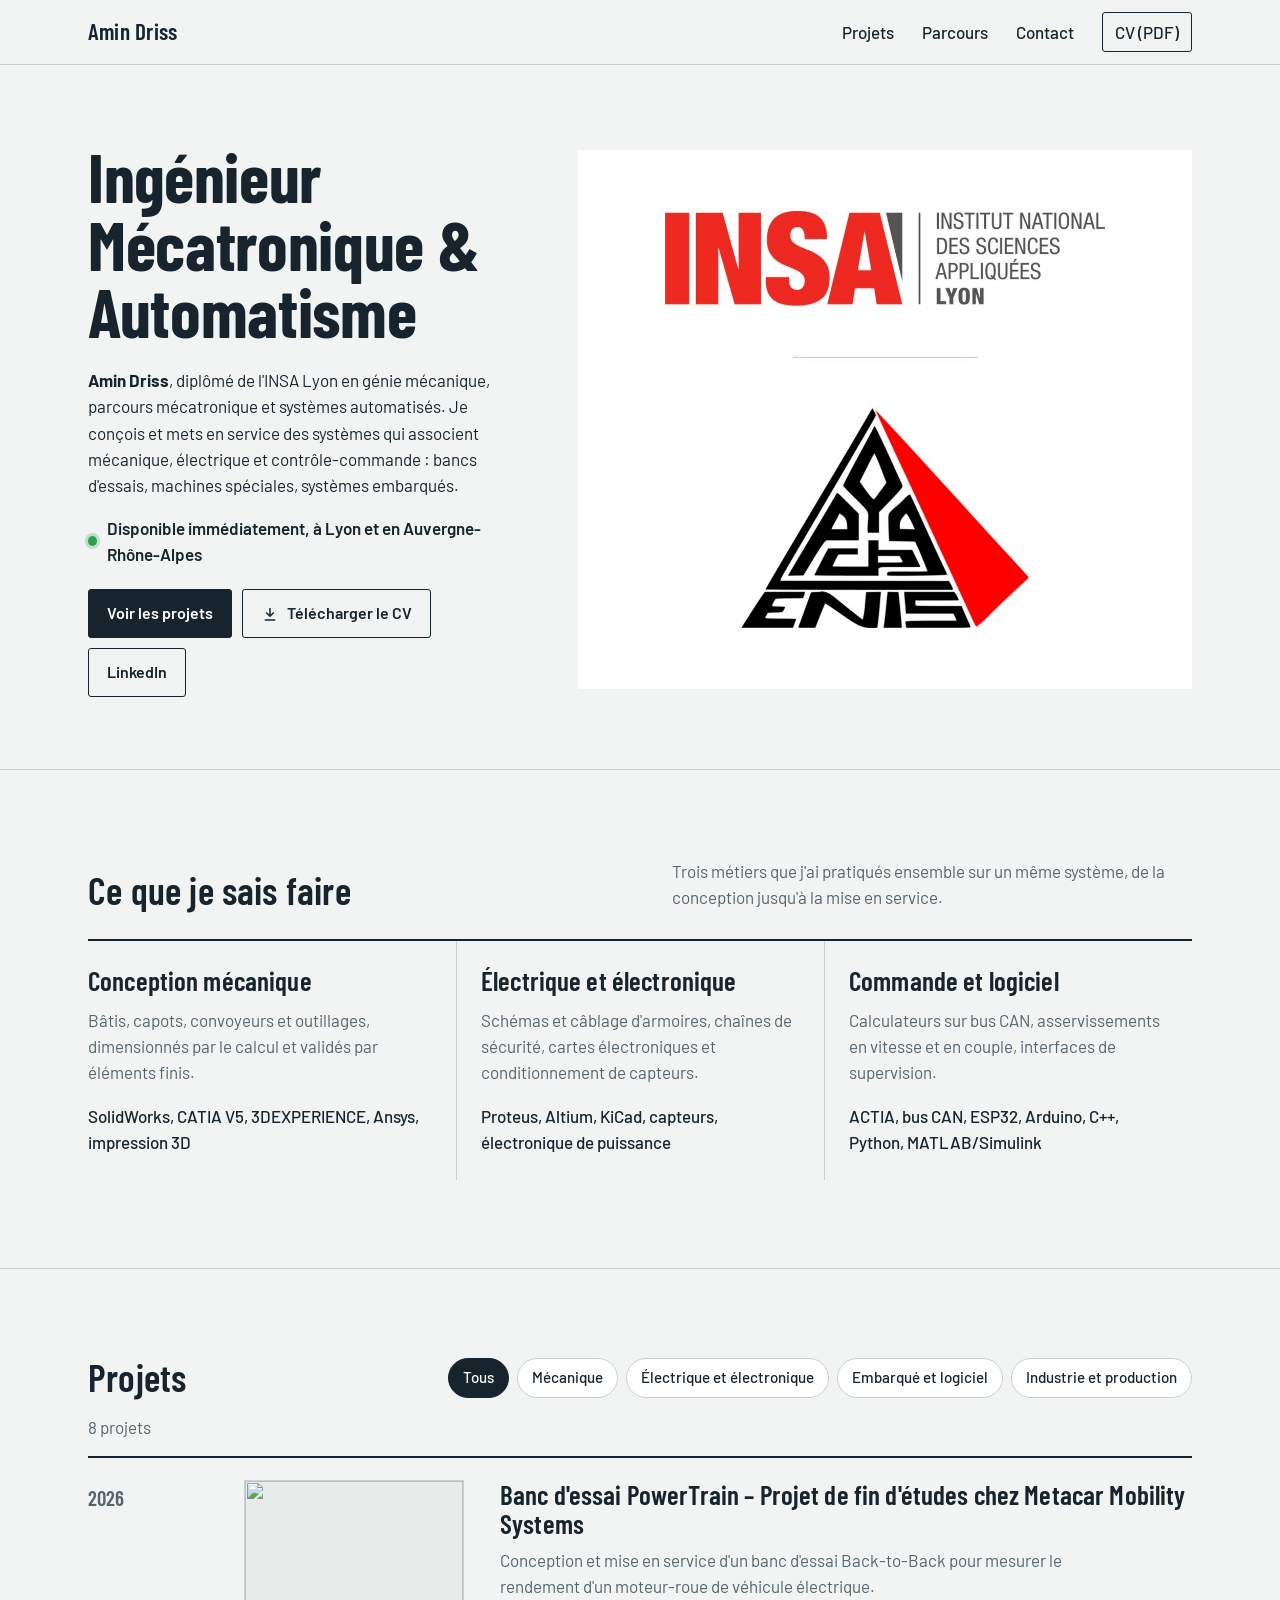
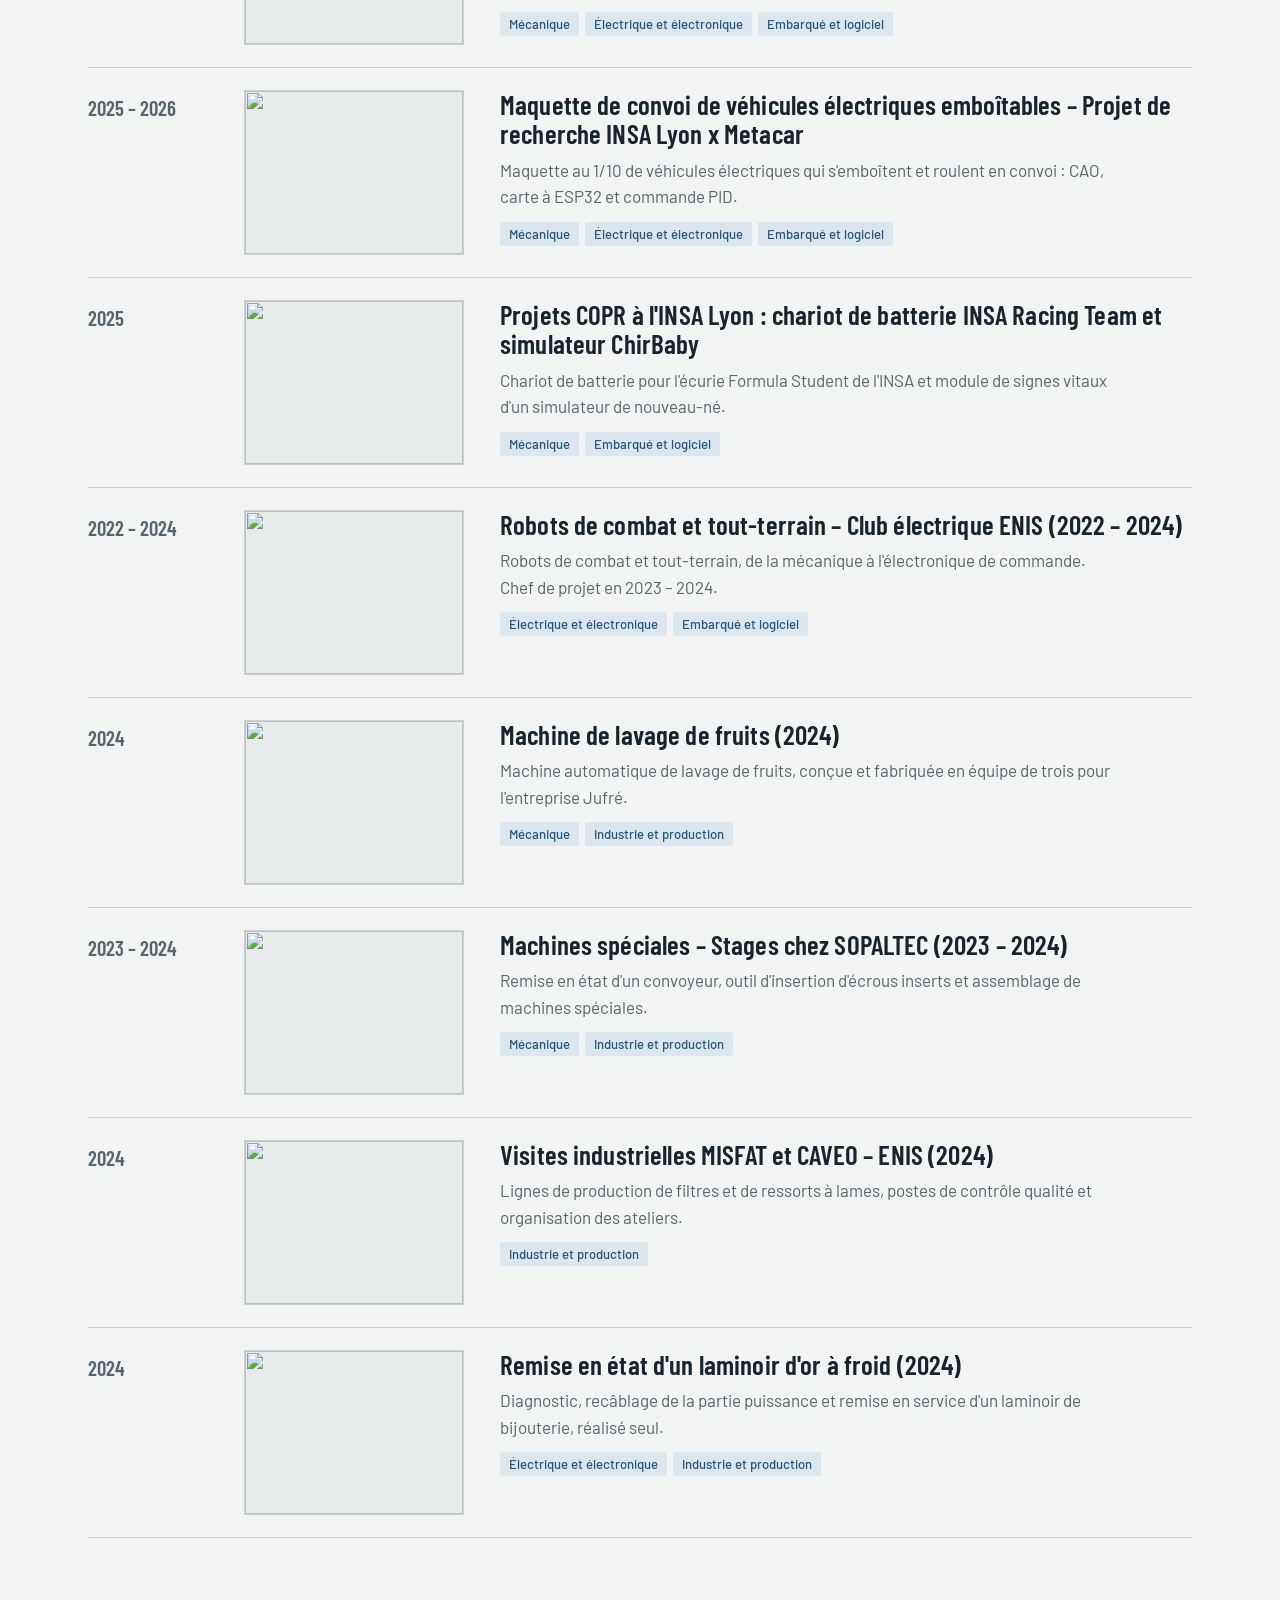
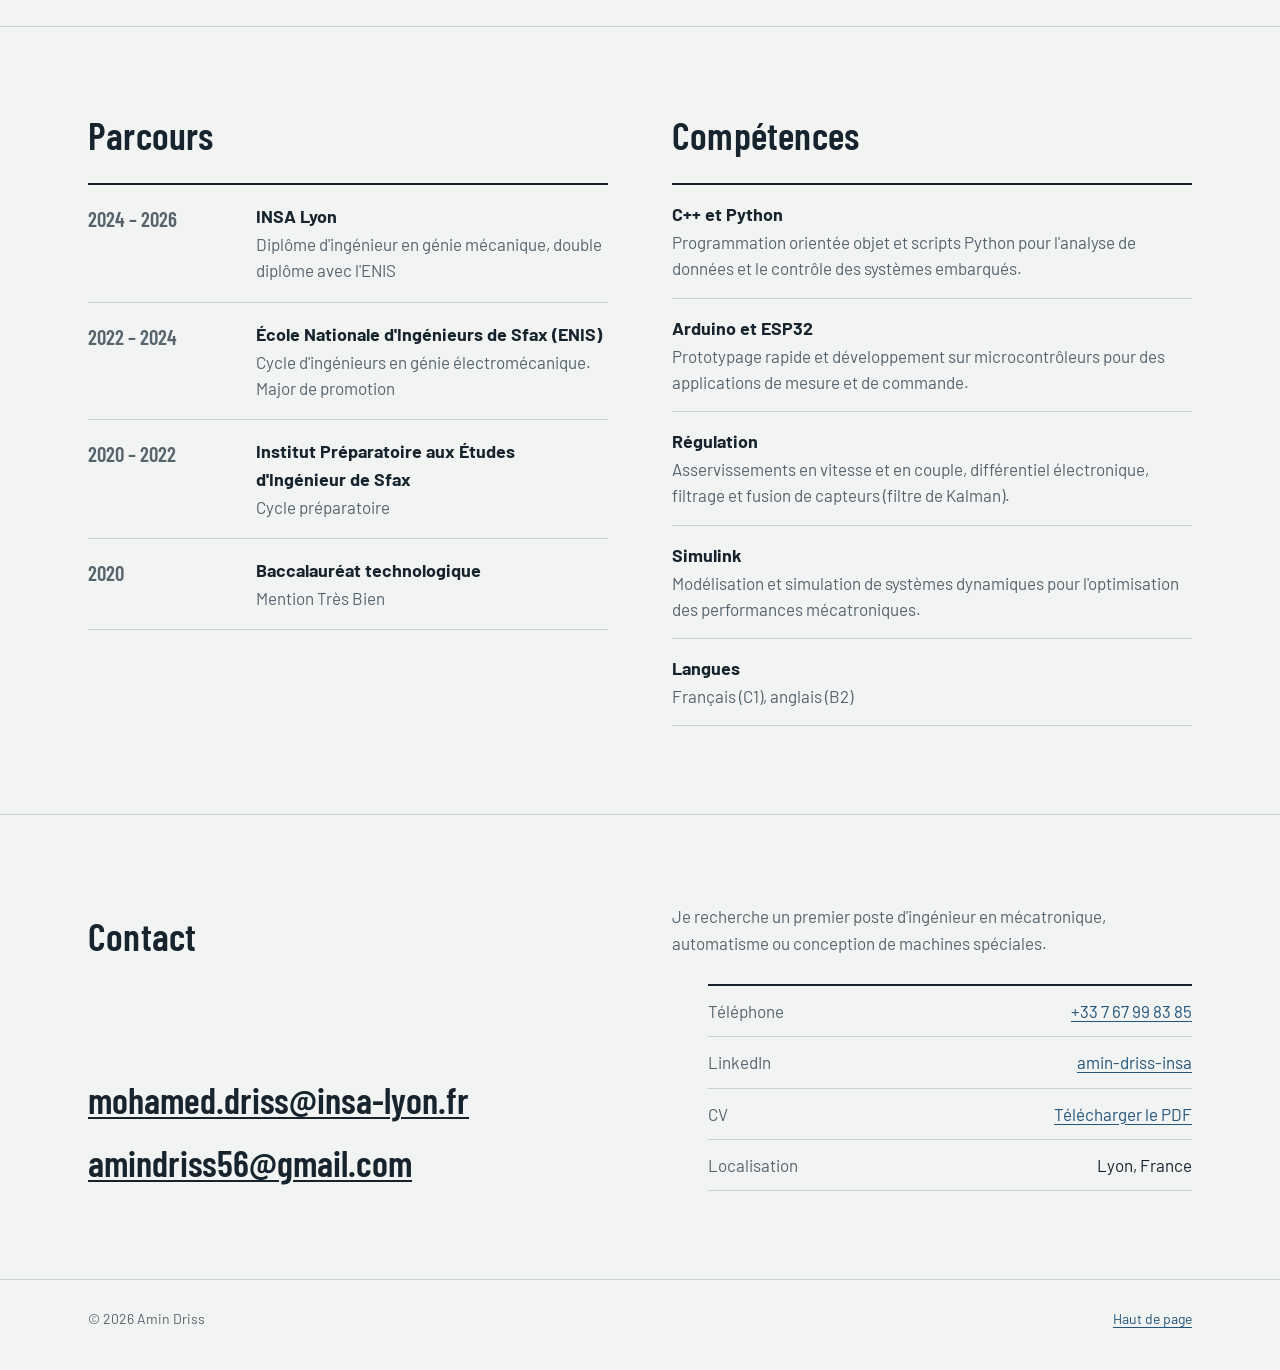
==== index.html @ 9b6b9f30 "Add files via upload" ====
<!doctype html>
<html lang="fr">
<head>
<meta charset="utf-8">
<meta name="viewport" content="width=device-width, initial-scale=1">
<title>Amin Driss | Ingénieur mécatronique et automatisme</title>
<meta name="description" content="Portfolio d'Amin Driss, ingénieur diplômé de l'INSA Lyon : bancs d'essais, machines spéciales et systèmes embarqués. Disponible immédiatement à Lyon.">
<meta property="og:title" content="Amin Driss | Ingénieur mécatronique et automatisme">
<meta property="og:description" content="Bancs d'essais, machines spéciales, systèmes embarqués. Diplômé de l'INSA Lyon, disponible immédiatement.">
<meta property="og:image" content="assets/banc-powertrain.jpg">
<link rel="icon" href="assets/favicon.svg" type="image/svg+xml">
<link rel="preconnect" href="https://fonts.googleapis.com">
<link rel="preconnect" href="https://fonts.gstatic.com" crossorigin>
<link rel="stylesheet" href="https://fonts.googleapis.com/css2?family=Barlow:wght@400;500;600;700&family=Barlow+Condensed:wght@500;600;700&display=swap">
<link rel="stylesheet" href="assets/style.css?v=5">
</head>
<body>
<a class="skip" href="#main">Aller au contenu</a>

<header class="site-head">
  <div class="wrap">
    <a class="brand" href="index.html">Amin Driss</a>
    <nav class="nav" aria-label="Navigation principale">
      <a href="#projets" class="keep">Projets</a>
      <a href="#parcours">Parcours</a>
      <a href="#contact">Contact</a>
      <a class="nav-cv" href="CV_Amin_Driss.pdf" download>CV (PDF)</a>
    </nav>
  </div>
</header>

<main id="main">
  <section class="hero">
    <div class="wrap">
      <div>
        <h1>Ingénieur Mécatronique &amp; Automatisme</h1>
        <p class="lede"><strong>Amin Driss</strong>, diplômé de l'INSA Lyon en génie mécanique, parcours mécatronique et systèmes automatisés. Je conçois et mets en service des systèmes qui associent mécanique, électrique et contrôle-commande : bancs d'essais, machines spéciales, systèmes embarqués.</p>
        <p class="status">Disponible immédiatement, à Lyon et en Auvergne-Rhône-Alpes</p>
        <div class="actions">
          <a class="btn btn-solid" href="#projets">Voir les projets</a>
          <a class="btn" href="CV_Amin_Driss.pdf" download>
            <svg viewBox="0 0 24 24" fill="none" stroke="currentColor" stroke-width="2" aria-hidden="true"><path d="M12 4v11M7 10l5 5 5-5M5 20h14"/></svg>
            Télécharger le CV
          </a>
          <a class="btn" href="https://www.linkedin.com/in/amin-driss-insa" rel="noopener">LinkedIn</a>
        </div>
      </div>

      <figure class="schools">
        <img src="assets/logos-insa-enis.jpg" alt="Logos de l'INSA Lyon et de l'École Nationale d'Ingénieurs de Sfax (ENIS)" width="1200" height="1500">
      </figure>
    </div>
  </section>

  <section class="section" aria-labelledby="domaines-titre">
    <div class="wrap">
      <div class="section-head">
        <h2 id="domaines-titre">Ce que je sais faire</h2>
        <p>Trois métiers que j'ai pratiqués ensemble sur un même système, de la conception jusqu'à la mise en service.</p>
      </div>
      <div class="domains">
        <div class="domain">
          <h3>Conception mécanique</h3>
          <p>Bâtis, capots, convoyeurs et outillages, dimensionnés par le calcul et validés par éléments finis.</p>
          <p class="tools">SolidWorks, CATIA V5, 3DEXPERIENCE, Ansys, impression 3D</p>
        </div>
        <div class="domain">
          <h3>Électrique et électronique</h3>
          <p>Schémas et câblage d'armoires, chaînes de sécurité, cartes électroniques et conditionnement de capteurs.</p>
          <p class="tools">Proteus, Altium, KiCad, capteurs, électronique de puissance</p>
        </div>
        <div class="domain">
          <h3>Commande et logiciel</h3>
          <p>Calculateurs sur bus CAN, asservissements en vitesse et en couple, interfaces de supervision.</p>
          <p class="tools">ACTIA, bus CAN, ESP32, Arduino, C++, Python, MATLAB/Simulink</p>
        </div>
      </div>
    </div>
  </section>

  <section class="section" id="projets" aria-labelledby="projets-titre">
    <div class="wrap">
      <div class="section-head">
        <h2 id="projets-titre">Projets</h2>
        <div class="filters" role="group" aria-label="Filtrer les projets par domaine">
          <button type="button" data-filter="all" aria-pressed="true">Tous</button>
          <button type="button" data-filter="meca" aria-pressed="false">Mécanique</button>
          <button type="button" data-filter="elec" aria-pressed="false">Électrique et électronique</button>
          <button type="button" data-filter="embarque" aria-pressed="false">Embarqué et logiciel</button>
          <button type="button" data-filter="industrie" aria-pressed="false">Industrie et production</button>
        </div>
      </div>
      <p id="filter-count" class="visually-quiet" aria-live="polite" style="color:var(--steel);margin:-12px 0 16px">8 projets</p>
      <ul class="projects" id="project-list">
        <li class="loading">Chargement des projets…</li>
      </ul>
    </div>
  </section>

  <section class="section" id="parcours" aria-labelledby="parcours-titre">
    <div class="wrap two-col">
      <div>
        <div class="section-head"><h2 id="parcours-titre">Parcours</h2></div>
        <ol class="timeline">
          <li><span class="when">2024 – 2026</span><div><strong>INSA Lyon</strong><span>Diplôme d'ingénieur en génie mécanique, double diplôme avec l'ENIS</span></div></li>
          <li><span class="when">2022 – 2024</span><div><strong>École Nationale d'Ingénieurs de Sfax (ENIS)</strong><span>Cycle d'ingénieurs en génie électromécanique. Major de promotion</span></div></li>
          <li><span class="when">2020 – 2022</span><div><strong>Institut Préparatoire aux Études d'Ingénieur de Sfax</strong><span>Cycle préparatoire</span></div></li>
          <li><span class="when">2020</span><div><strong>Baccalauréat technologique</strong><span>Mention Très Bien</span></div></li>
        </ol>
      </div>
      <div>
        <div class="section-head"><h2>Compétences</h2></div>
        <ul class="skills">
          <li><strong>C++ et Python</strong><span>Programmation orientée objet et scripts Python pour l'analyse de données et le contrôle des systèmes embarqués.</span></li>
          <li><strong>Arduino et ESP32</strong><span>Prototypage rapide et développement sur microcontrôleurs pour des applications de mesure et de commande.</span></li>
          <li><strong>Régulation</strong><span>Asservissements en vitesse et en couple, différentiel électronique, filtrage et fusion de capteurs (filtre de Kalman).</span></li>
          <li><strong>Simulink</strong><span>Modélisation et simulation de systèmes dynamiques pour l'optimisation des performances mécatroniques.</span></li>
          <li><strong>Langues</strong><span>Français (C1), anglais (B2)</span></li>
        </ul>
      </div>
    </div>
  </section>

  <section class="section" id="contact" aria-labelledby="contact-titre">
    <div class="wrap">
      <div class="section-head">
        <h2 id="contact-titre">Contact</h2>
        <p>Je recherche un premier poste d'ingénieur en mécatronique, automatisme ou conception de machines spéciales.</p>
      </div>
      <div class="contact-block">
        <div class="mails">
          <a class="mail" href="mailto:mohamed.driss@insa-lyon.fr">mohamed.driss@insa-lyon.fr</a>
          <a class="mail" href="mailto:amindriss56@gmail.com">amindriss56@gmail.com</a>
        </div>
        <ul class="contact-list">
          <li><span>Téléphone</span><a href="tel:+33767998385">+33 7 67 99 83 85</a></li>
          <li><span>LinkedIn</span><a href="https://www.linkedin.com/in/amin-driss-insa" rel="noopener">amin-driss-insa</a></li>
          <li><span>CV</span><a href="CV_Amin_Driss.pdf" download>Télécharger le PDF</a></li>
          <li><span>Localisation</span><span>Lyon, France</span></li>
        </ul>
      </div>
    </div>
  </section>
</main>

<footer class="site-foot">
  <div class="wrap"><span>© 2026 Amin Driss</span><a href="#main">Haut de page</a></div>
</footer>

<script src="assets/site.js?v=3"></script>
</body>
</html>
---- assets/style.css ----
/* Portfolio Amin Driss — feuille de style
   Idée directrice : le vocabulaire du dessin technique (cartouche, repères,
   lignes d'attache) appliqué avec retenue sur un fond « papier calque ». */

:root {
  --paper: #f2f4f3;
  --paper-2: #e7ebea;
  --white: #ffffff;
  --ink: #17242e;
  --steel: #56646d;
  --line: #c9d1d4;
  --blue: #24557a;
  --blue-soft: #dce6ee;
  --signal: #e8b10a;

  --display: "Barlow Condensed", "Arial Narrow", sans-serif;
  --text: "Barlow", system-ui, sans-serif;

  --step--1: 0.875rem;
  --step-0: 1.0625rem;
  --step-1: 1.3rem;
  --step-2: 1.7rem;
  --step-3: 2.4rem;
  --step-4: clamp(3rem, 7.5vw, 6.2rem);

  --gutter: clamp(16px, 4vw, 48px);
  --max: 1200px;
  color-scheme: light;
}

*, *::before, *::after { box-sizing: border-box; }
html { scroll-behavior: smooth; }
@media (prefers-reduced-motion: reduce) { html { scroll-behavior: auto; } }

body {
  margin: 0;
  background: var(--paper);
  color: var(--ink);
  font-family: var(--text);
  font-size: var(--step-0);
  line-height: 1.55;
  -webkit-font-smoothing: antialiased;
}

img, video { max-width: 100%; display: block; }
a { color: var(--blue); text-underline-offset: 3px; }
a:hover { color: var(--ink); }
:focus-visible { outline: 3px solid var(--signal); outline-offset: 3px; }

h1, h2, h3 { font-family: var(--display); font-weight: 600; line-height: 1.05; margin: 0; letter-spacing: 0.005em; }
h2 { font-size: var(--step-3); }
h3 { font-size: var(--step-1); font-family: var(--text); font-weight: 600; line-height: 1.25; }
p { margin: 0 0 1em; }

.wrap { max-width: var(--max); margin: 0 auto; padding: 0 var(--gutter); }

.skip { position: absolute; left: -999px; top: 8px; background: var(--ink); color: var(--white); padding: 8px 12px; z-index: 10; }
.skip:focus { left: 8px; }

/* ---------- En-tête ---------- */
.site-head { border-bottom: 1px solid var(--line); background: var(--paper); position: sticky; top: 0; z-index: 5; }
.site-head .wrap { display: flex; align-items: center; justify-content: space-between; gap: 16px; min-height: 64px; }
.brand { font-family: var(--display); font-size: 1.45rem; font-weight: 600; color: var(--ink); text-decoration: none; letter-spacing: 0.01em; }
.nav { display: flex; gap: clamp(12px, 2.4vw, 28px); align-items: center; flex-wrap: wrap; justify-content: flex-end; }
.nav a { color: var(--ink); text-decoration: none; font-weight: 500; }
.nav a:hover { color: var(--blue); text-decoration: underline; }
.nav .nav-cv { border: 1.5px solid var(--ink); padding: 6px 12px; border-radius: 3px; }
.nav .nav-cv:hover { background: var(--ink); color: var(--white); text-decoration: none; }
@media (max-width: 560px) {
  .nav a:not(.nav-cv):not(.keep) { display: none; }
}

/* ---------- Boutons ---------- */
.btn { display: inline-flex; align-items: center; gap: 8px; padding: 11px 18px; border-radius: 3px; font-weight: 600; text-decoration: none; border: 1.5px solid var(--ink); color: var(--ink); background: transparent; font-size: 1rem; cursor: pointer; font-family: var(--text); }
.btn:hover { background: var(--ink); color: var(--white); }
.btn-solid { background: var(--ink); color: var(--white); }
.btn-solid:hover { background: var(--blue); border-color: var(--blue); color: var(--white); }
.btn svg { width: 18px; height: 18px; flex: none; }

/* ---------- Accueil : hero ---------- */
.hero { padding: clamp(36px, 6vw, 80px) 0 clamp(40px, 6vw, 72px); }
.hero .wrap { display: grid; grid-template-columns: minmax(0, 5fr) minmax(0, 7fr); gap: clamp(28px, 4vw, 64px); align-items: center; }
.hero h1 { font-size: var(--step-4); font-weight: 700; line-height: 0.92; letter-spacing: -0.005em; }
.hero .role { font-family: var(--display); font-size: var(--step-2); font-weight: 500; color: var(--blue); margin: 14px 0 18px; line-height: 1.15; }
.hero .lede { max-width: 46ch; color: var(--ink); }
.status { display: inline-flex; align-items: center; gap: 10px; font-weight: 600; margin-bottom: 22px; }
.status::before { content: ""; width: 10px; height: 10px; border-radius: 50%; background: var(--signal); box-shadow: 0 0 0 3px rgba(232, 177, 10, 0.25); }
.actions { display: flex; flex-wrap: wrap; gap: 10px; }

/* Photo annotée façon dessin technique */
.annot { position: relative; margin: 0; }
.annot img { width: 100%; height: auto; border: 1px solid var(--line); }
.annot figcaption { font-size: var(--step--1); color: var(--steel); margin-top: 10px; }
.callout { position: absolute; left: var(--x); top: var(--y); width: 0; height: 0; }
.callout::before { content: ""; position: absolute; left: -6px; top: -6px; width: 12px; height: 12px; border-radius: 50%; background: var(--signal); border: 2px solid var(--ink); }
.callout span { position: absolute; white-space: nowrap; font-size: 0.86rem; font-weight: 600; background: var(--white); color: var(--ink); border: 1px solid var(--ink); padding: 3px 8px; border-radius: 2px; }
.callout span::before { content: ""; position: absolute; background: var(--ink); }
.callout.up span { bottom: 34px; left: -8px; }
.callout.up span::before { width: 1.5px; height: 28px; left: 7px; top: 100%; }
.callout.down span { top: 34px; left: -8px; }
.callout.down span::before { width: 1.5px; height: 28px; left: 7px; bottom: 100%; }
.callout.down.left span { left: auto; right: -8px; }
.callout.down.left span::before { left: auto; right: 7px; }
@media (max-width: 860px) {
  .hero .wrap { grid-template-columns: 1fr; }
  .callout span { font-size: 0.74rem; }
}
@media (max-width: 480px) { .callout span { display: none; } }

/* ---------- Sections ---------- */
.section { padding: clamp(48px, 7vw, 88px) 0; border-top: 1px solid var(--line); }
.section-head { display: flex; justify-content: space-between; align-items: end; gap: 20px; flex-wrap: wrap; margin-bottom: 28px; }
.section-head p { margin: 0; color: var(--steel); max-width: 52ch; }

/* Domaines */
.domains { display: grid; grid-template-columns: repeat(3, minmax(0, 1fr)); border-top: 2px solid var(--ink); }
.domain { padding: 22px 24px 8px 0; }
.domain + .domain { padding-left: 24px; border-left: 1px solid var(--line); }
.domain h3 { font-family: var(--display); font-size: var(--step-2); font-weight: 600; margin-bottom: 10px; }
.domain p { color: var(--steel); }
.domain .tools { color: var(--ink); font-weight: 500; }
@media (max-width: 760px) {
  .domains { grid-template-columns: 1fr; }
  .domain + .domain { padding-left: 0; border-left: 0; border-top: 1px solid var(--line); }
}

/* Filtres */
.filters { display: flex; flex-wrap: wrap; gap: 8px; }
.filters button { font: inherit; font-size: 0.95rem; font-weight: 500; padding: 7px 14px; border-radius: 999px; border: 1px solid var(--line); background: var(--white); color: var(--ink); cursor: pointer; }
.filters button:hover { border-color: var(--ink); }
.filters button[aria-pressed="true"] { background: var(--ink); color: var(--white); border-color: var(--ink); }

/* Liste des projets : une nomenclature, une ligne par projet */
.projects { list-style: none; margin: 0; padding: 0; border-top: 2px solid var(--ink); }
.project-row { border-bottom: 1px solid var(--line); }
.project-row a { display: grid; grid-template-columns: 7.5rem 220px minmax(0, 1fr); gap: clamp(16px, 3vw, 36px); padding: 22px 0; text-decoration: none; color: var(--ink); align-items: start; }
.project-row .year { font-family: var(--display); font-size: var(--step-1); font-weight: 600; color: var(--steel); padding-top: 2px; }
.project-row .thumb { aspect-ratio: 4 / 3; background: var(--paper-2); overflow: hidden; border: 1px solid var(--line); }
.project-row .thumb img { width: 100%; height: 100%; object-fit: cover; }
.project-row h3 { font-family: var(--display); font-size: var(--step-2); font-weight: 600; line-height: 1.08; margin-bottom: 8px; }
.project-row p { color: var(--steel); margin: 0 0 12px; max-width: 62ch; }
.project-row a:hover h3 { color: var(--blue); text-decoration: underline; text-decoration-thickness: 2px; text-underline-offset: 4px; }
.project-row a:hover .thumb { border-color: var(--ink); }
.tags { display: flex; flex-wrap: wrap; gap: 6px; list-style: none; padding: 0; margin: 0; }
.tags li { font-size: 0.82rem; font-weight: 500; padding: 2px 9px; border-radius: 2px; background: var(--blue-soft); color: var(--blue); }
.project-row[hidden] { display: none; }
@media (max-width: 760px) {
  .project-row a { grid-template-columns: 1fr; gap: 10px; }
  .project-row .year { order: 2; font-size: 1rem; }
  .project-row .thumb { order: 1; }
  .project-row .body { order: 3; }
}

/* Parcours : frise */
.timeline { list-style: none; margin: 0; padding: 0; border-top: 2px solid var(--ink); }
.timeline li { display: grid; grid-template-columns: 9rem minmax(0, 1fr); gap: 24px; padding: 18px 0; border-bottom: 1px solid var(--line); }
.timeline .when { font-family: var(--display); font-size: var(--step-1); font-weight: 600; color: var(--steel); }
.timeline strong { display: block; font-size: 1.12rem; }
.timeline span { color: var(--steel); }
@media (max-width: 560px) { .timeline li { grid-template-columns: 1fr; gap: 2px; } }

.two-col { display: grid; grid-template-columns: minmax(0, 1fr) minmax(0, 1fr); gap: clamp(32px, 5vw, 72px); }
@media (max-width: 860px) { .two-col { grid-template-columns: 1fr; } }

.skills { list-style: none; margin: 0; padding: 0; border-top: 2px solid var(--ink); }
.skills li { padding: 16px 0; border-bottom: 1px solid var(--line); }
.skills strong { display: block; font-size: 1.12rem; }
.skills span { color: var(--steel); }

/* Contact */
.contact-block { display: grid; grid-template-columns: minmax(0, 1.2fr) minmax(0, 1fr); gap: 40px; align-items: end; }
.contact-block .mail { font-family: var(--display); font-size: clamp(1.4rem, 3vw, 2.3rem); font-weight: 600; color: var(--ink); text-decoration-thickness: 2px; overflow-wrap: anywhere; }
.contact-block .mail:hover { color: var(--blue); }
.contact-list { list-style: none; margin: 0; padding: 0; border-top: 2px solid var(--ink); }
.contact-list li { display: flex; justify-content: space-between; gap: 16px; padding: 12px 0; border-bottom: 1px solid var(--line); }
.contact-list span:first-child { color: var(--steel); }
@media (max-width: 760px) { .contact-block { grid-template-columns: 1fr; } }

.site-foot { border-top: 1px solid var(--line); padding: 28px 0 40px; color: var(--steel); font-size: var(--step--1); }
.site-foot .wrap { display: flex; justify-content: space-between; gap: 16px; flex-wrap: wrap; }

/* ---------- Page projet ---------- */
.back { display: inline-block; margin: 28px 0 18px; font-weight: 500; }
.p-head h1 { font-size: clamp(2.2rem, 5.4vw, 4.2rem); font-weight: 700; max-width: 22ch; }
.p-head .summary { font-size: var(--step-1); color: var(--steel); max-width: 60ch; margin: 16px 0 0; line-height: 1.4; }
.p-cover { margin: 32px 0 0; background: var(--paper-2); border: 1px solid var(--line); }
.p-cover img { width: 100%; max-height: 74vh; object-fit: contain; margin: 0 auto; }

.p-body { display: grid; grid-template-columns: minmax(0, 1fr) 340px; gap: clamp(32px, 5vw, 64px); padding: 44px 0 20px; align-items: start; }
@media (max-width: 920px) { .p-body { grid-template-columns: 1fr; } .cartouche { order: -1; } }

.prose { max-width: 68ch; }
.prose h3 { margin: 1.6em 0 0.6em; font-size: 1.2rem; }
.prose h3:first-child { margin-top: 0; }
.prose ul { margin: 0 0 1.2em; padding-left: 1.2em; }
.prose li { margin-bottom: 0.45em; }
.prose li::marker { color: var(--blue); }
.prose .lead-label { font-weight: 700; }
.prose .tools-line { display: flex; flex-wrap: wrap; gap: 6px; list-style: none; padding: 0; margin: 0.4em 0 1.2em; }
.prose .tools-line li { margin: 0; font-size: 0.9rem; font-weight: 500; padding: 3px 10px; border: 1px solid var(--line); background: var(--white); border-radius: 2px; }

.demo-link { display: flex; align-items: center; justify-content: space-between; gap: 16px; padding: 18px 20px; margin: 0 0 1.6em; background: var(--ink); color: var(--white); text-decoration: none; border-radius: 3px; }
.demo-link strong { font-family: var(--display); font-size: 1.45rem; font-weight: 600; line-height: 1.1; display: block; }
.demo-link small { color: #b9c6cf; font-size: 0.92rem; }
.demo-link svg { width: 28px; height: 28px; flex: none; }
.demo-link:hover { background: var(--blue); color: var(--white); }

/* Le cartouche : métadonnées du projet, comme le cadre d'un plan */
.cartouche { position: sticky; top: 84px; border: 2px solid var(--ink); background: var(--white); }
.cartouche dl { margin: 0; display: grid; grid-template-columns: 1fr 1fr; }
.cartouche div { padding: 10px 14px 12px; border-bottom: 1px solid var(--ink); }
.cartouche div:nth-child(odd):not(.full) { border-right: 1px solid var(--ink); }
.cartouche .full { grid-column: 1 / -1; }
.cartouche dt { font-size: 0.78rem; color: var(--steel); margin-bottom: 3px; }
.cartouche dd { margin: 0; font-weight: 600; line-height: 1.3; }
.cartouche .sign { display: flex; justify-content: space-between; align-items: center; padding: 10px 14px; border-bottom: 0; font-family: var(--display); font-weight: 600; font-size: 1.15rem; }
.cartouche .sign small { font-family: var(--text); font-weight: 500; font-size: 0.8rem; color: var(--steel); }
@media (max-width: 920px) { .cartouche { position: static; } }

.gallery-head { display: flex; justify-content: space-between; align-items: baseline; gap: 16px; padding-top: 28px; border-top: 2px solid var(--ink); margin-top: 24px; margin-bottom: 18px; }
.gallery-head span { color: var(--steel); }
.gallery { columns: 3 280px; column-gap: 18px; }
.gallery figure { break-inside: avoid; margin: 0 0 18px; }
.gallery button { display: block; width: 100%; padding: 0; border: 1px solid var(--line); background: var(--paper-2); cursor: zoom-in; }
.gallery button:hover { border-color: var(--ink); }
.gallery img, .gallery video { width: 100%; height: auto; }
.gallery figcaption { font-size: 0.9rem; color: var(--steel); margin-top: 7px; line-height: 1.35; }
.gallery .is-video { border: 1px solid var(--line); }

.p-nav { display: grid; grid-template-columns: 1fr 1fr; gap: 16px; border-top: 1px solid var(--line); margin-top: 40px; padding: 24px 0 8px; }
.p-nav a { text-decoration: none; color: var(--ink); }
.p-nav a small { display: block; color: var(--steel); }
.p-nav a strong { font-family: var(--display); font-size: 1.35rem; font-weight: 600; line-height: 1.1; }
.p-nav a:hover strong { color: var(--blue); text-decoration: underline; }
.p-nav .next { text-align: right; }

/* Visionneuse */
.viewer { border: 0; padding: 0; background: transparent; max-width: 100vw; max-height: 100vh; width: 100vw; height: 100vh; }
.viewer::backdrop { background: rgba(14, 22, 28, 0.92); }
.viewer .inner { height: 100%; display: grid; grid-template-rows: 1fr auto; padding: 56px 64px 24px; }
.viewer img { max-width: 100%; max-height: 100%; margin: auto; object-fit: contain; }
.viewer p { color: #e6ecef; text-align: center; margin: 14px auto 0; max-width: 70ch; }
.viewer button { position: absolute; background: rgba(255, 255, 255, 0.1); color: #fff; border: 1px solid rgba(255, 255, 255, 0.35); width: 46px; height: 46px; border-radius: 50%; font-size: 1.4rem; cursor: pointer; display: grid; place-items: center; }
.viewer button:hover { background: rgba(255, 255, 255, 0.25); }
.viewer .close { top: 14px; right: 14px; }
.viewer .prev { left: 10px; top: 50%; }
.viewer .next { right: 10px; top: 50%; }
@media (max-width: 600px) { .viewer .inner { padding: 60px 8px 20px; } .viewer .prev, .viewer .next { top: auto; bottom: 14px; } }

.loading { color: var(--steel); padding: 60px 0; }
.callout.up.left span { left: auto; right: -8px; }
.callout.up.left span::before { left: auto; right: 7px; }

/* Logos des deux écoles, comme sur le portfolio Wix */
.schools { margin: 0; background: var(--white); aspect-ratio: 660 / 579; overflow: hidden; }
.schools img { width: 100%; height: 100%; object-fit: cover; object-position: center; }

/* Titre du hero : le métier en premier, le nom dans le texte */
.hero h1 { font-size: clamp(2.6rem, 5.4vw, 4.8rem); line-height: 0.98; margin-bottom: 22px; }
.hero .lede { margin-bottom: 16px; }
.mails { display: flex; flex-direction: column; gap: 6px; }

/* Pastille « disponible » en vert */
.status::before { background: #2e9e4f; box-shadow: 0 0 0 3px rgba(46, 158, 79, 0.25); }
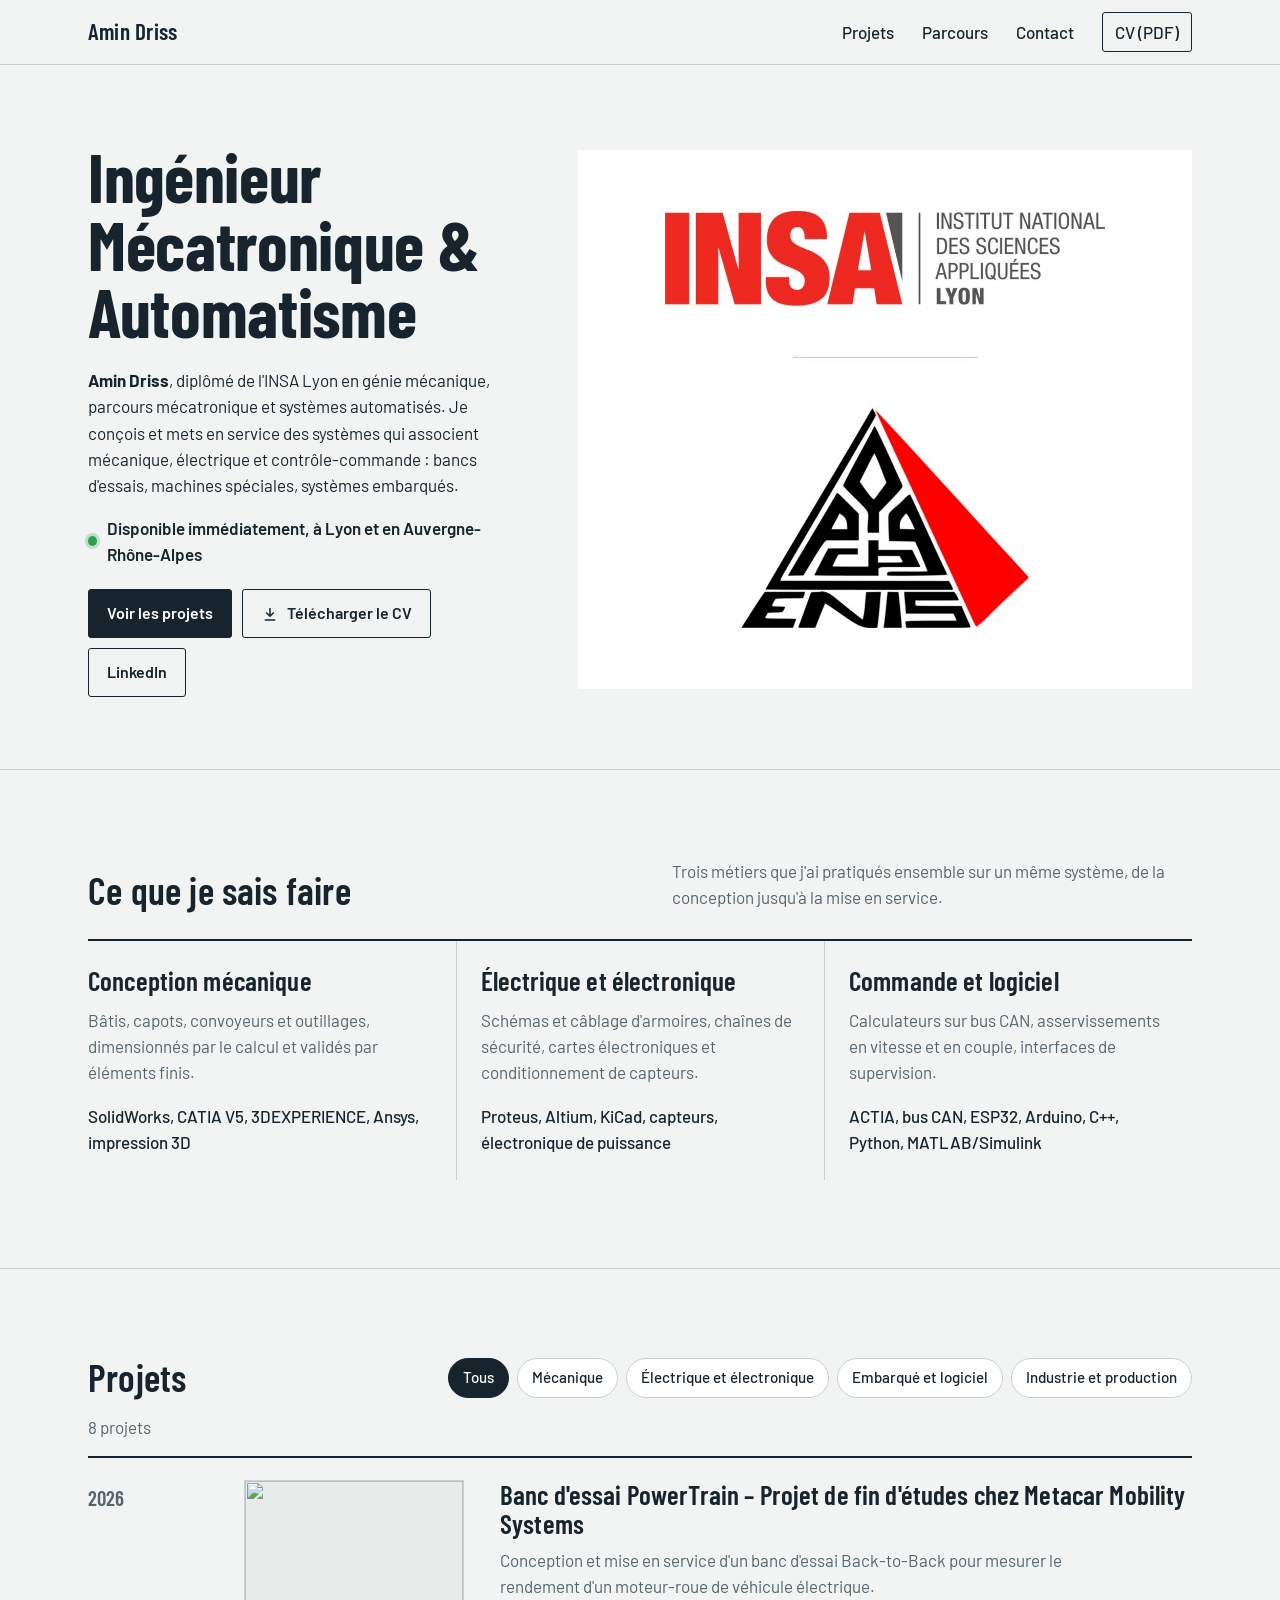
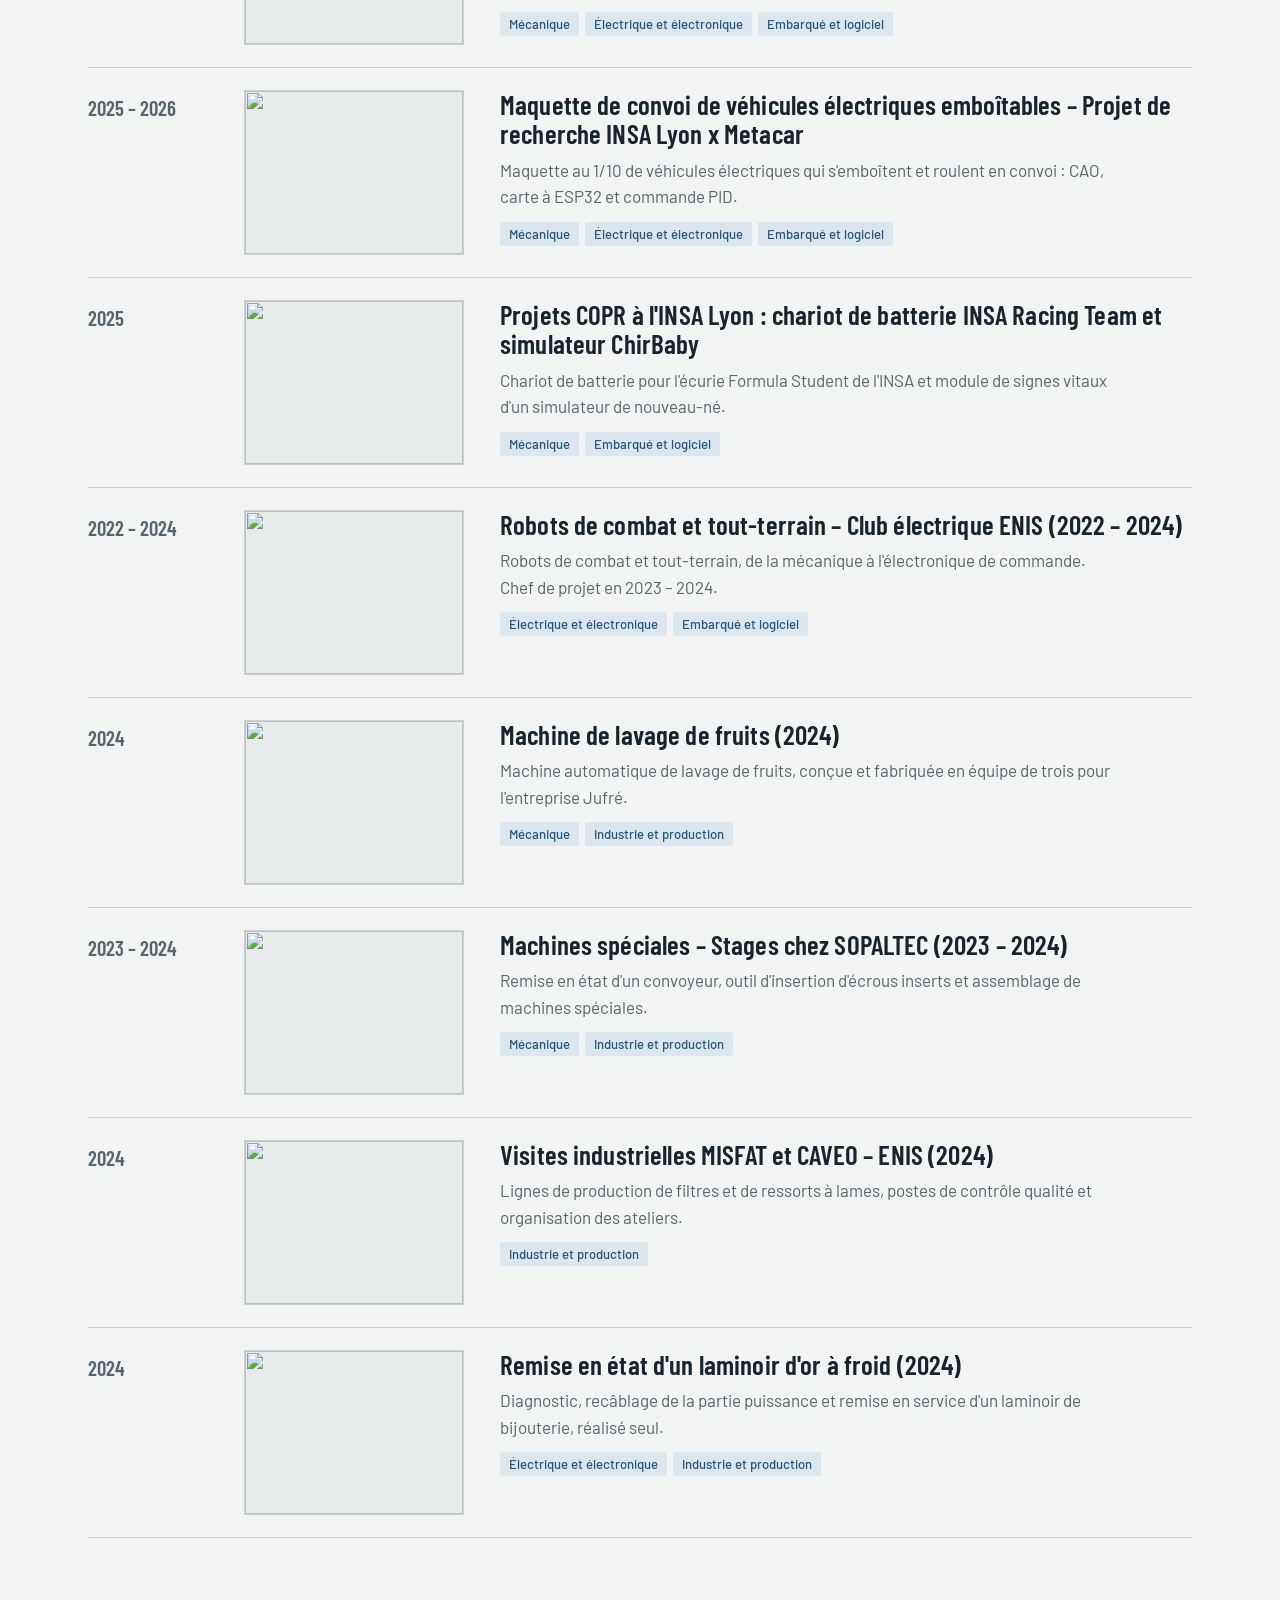
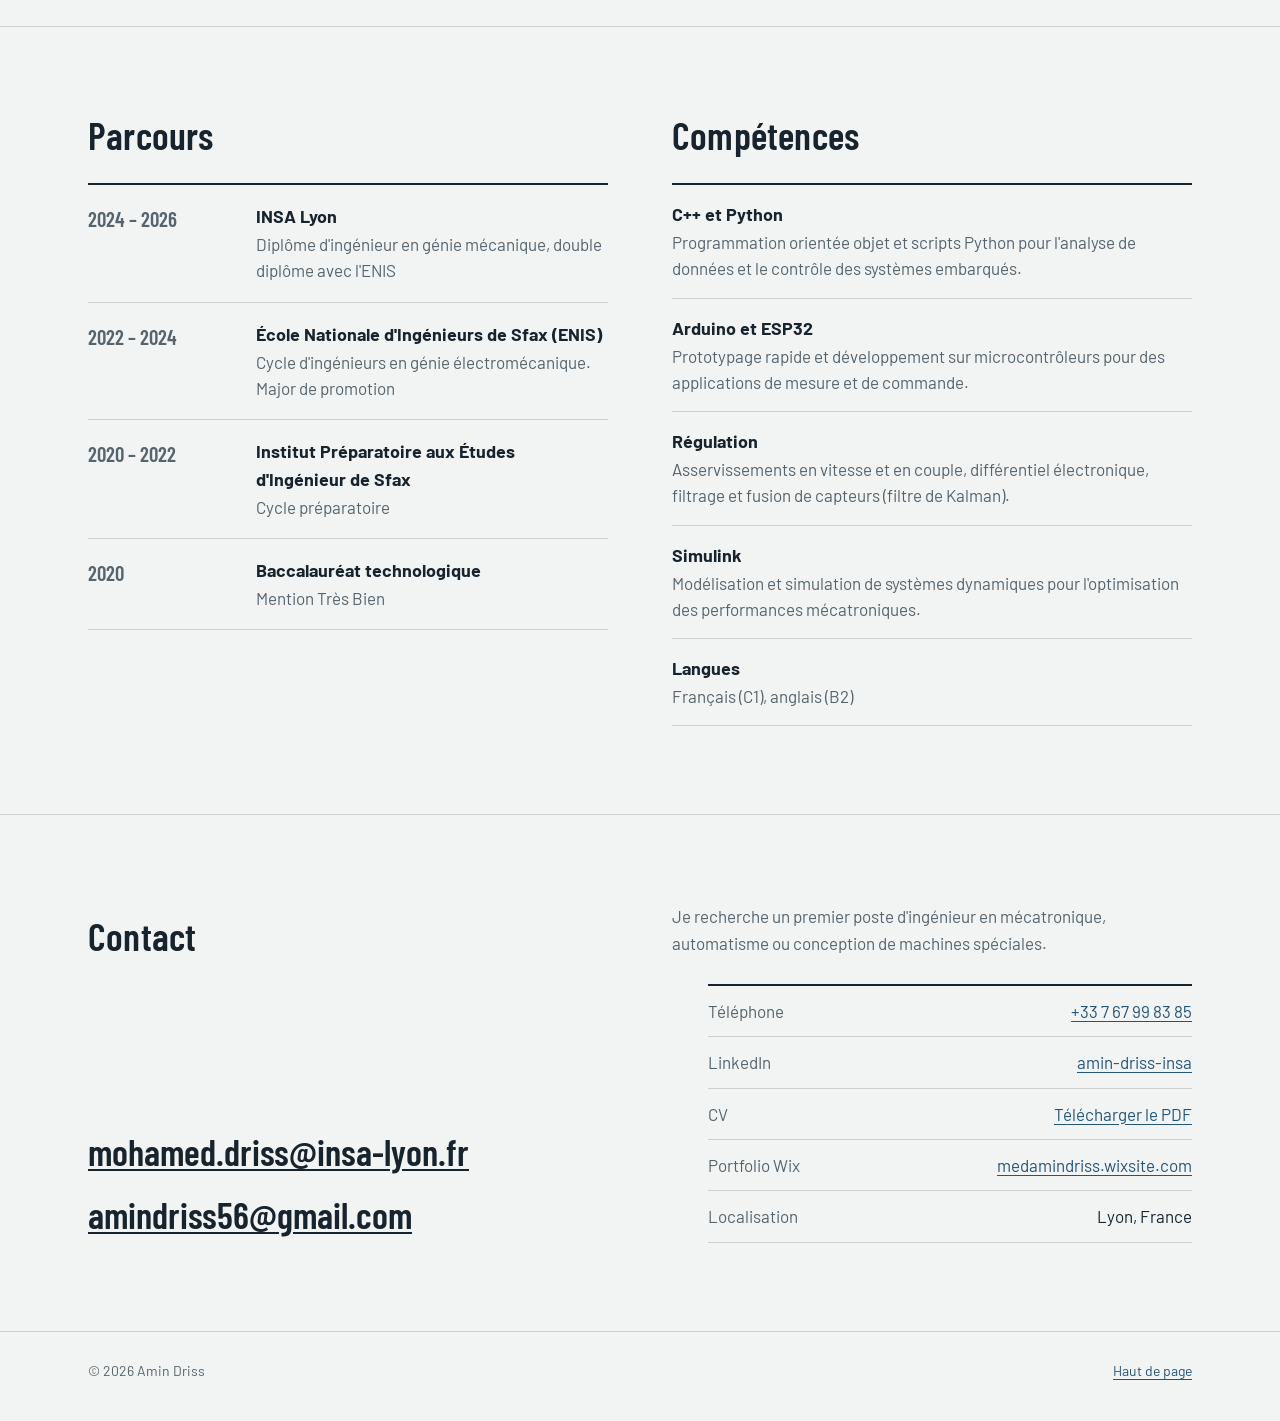
==== commit 24c9e05b: "Add files via upload" ====
--- a/index.html
+++ b/index.html
@@ -136,6 +136,7 @@
           <li><span>Téléphone</span><a href="tel:+33767998385">+33 7 67 99 83 85</a></li>
           <li><span>LinkedIn</span><a href="https://www.linkedin.com/in/amin-driss-insa" rel="noopener">amin-driss-insa</a></li>
           <li><span>CV</span><a href="CV_Amin_Driss.pdf" download>Télécharger le PDF</a></li>
+          <li><span>Portfolio Wix</span><a href="https://medamindriss.wixsite.com/amin-driss-insa-lyon" rel="noopener">medamindriss.wixsite.com</a></li>
           <li><span>Localisation</span><span>Lyon, France</span></li>
         </ul>
       </div>
@@ -147,6 +148,6 @@
   <div class="wrap"><span>© 2026 Amin Driss</span><a href="#main">Haut de page</a></div>
 </footer>
 
-<script src="assets/site.js?v=3"></script>
+<script src="assets/site.js?v=4"></script>
 </body>
 </html>
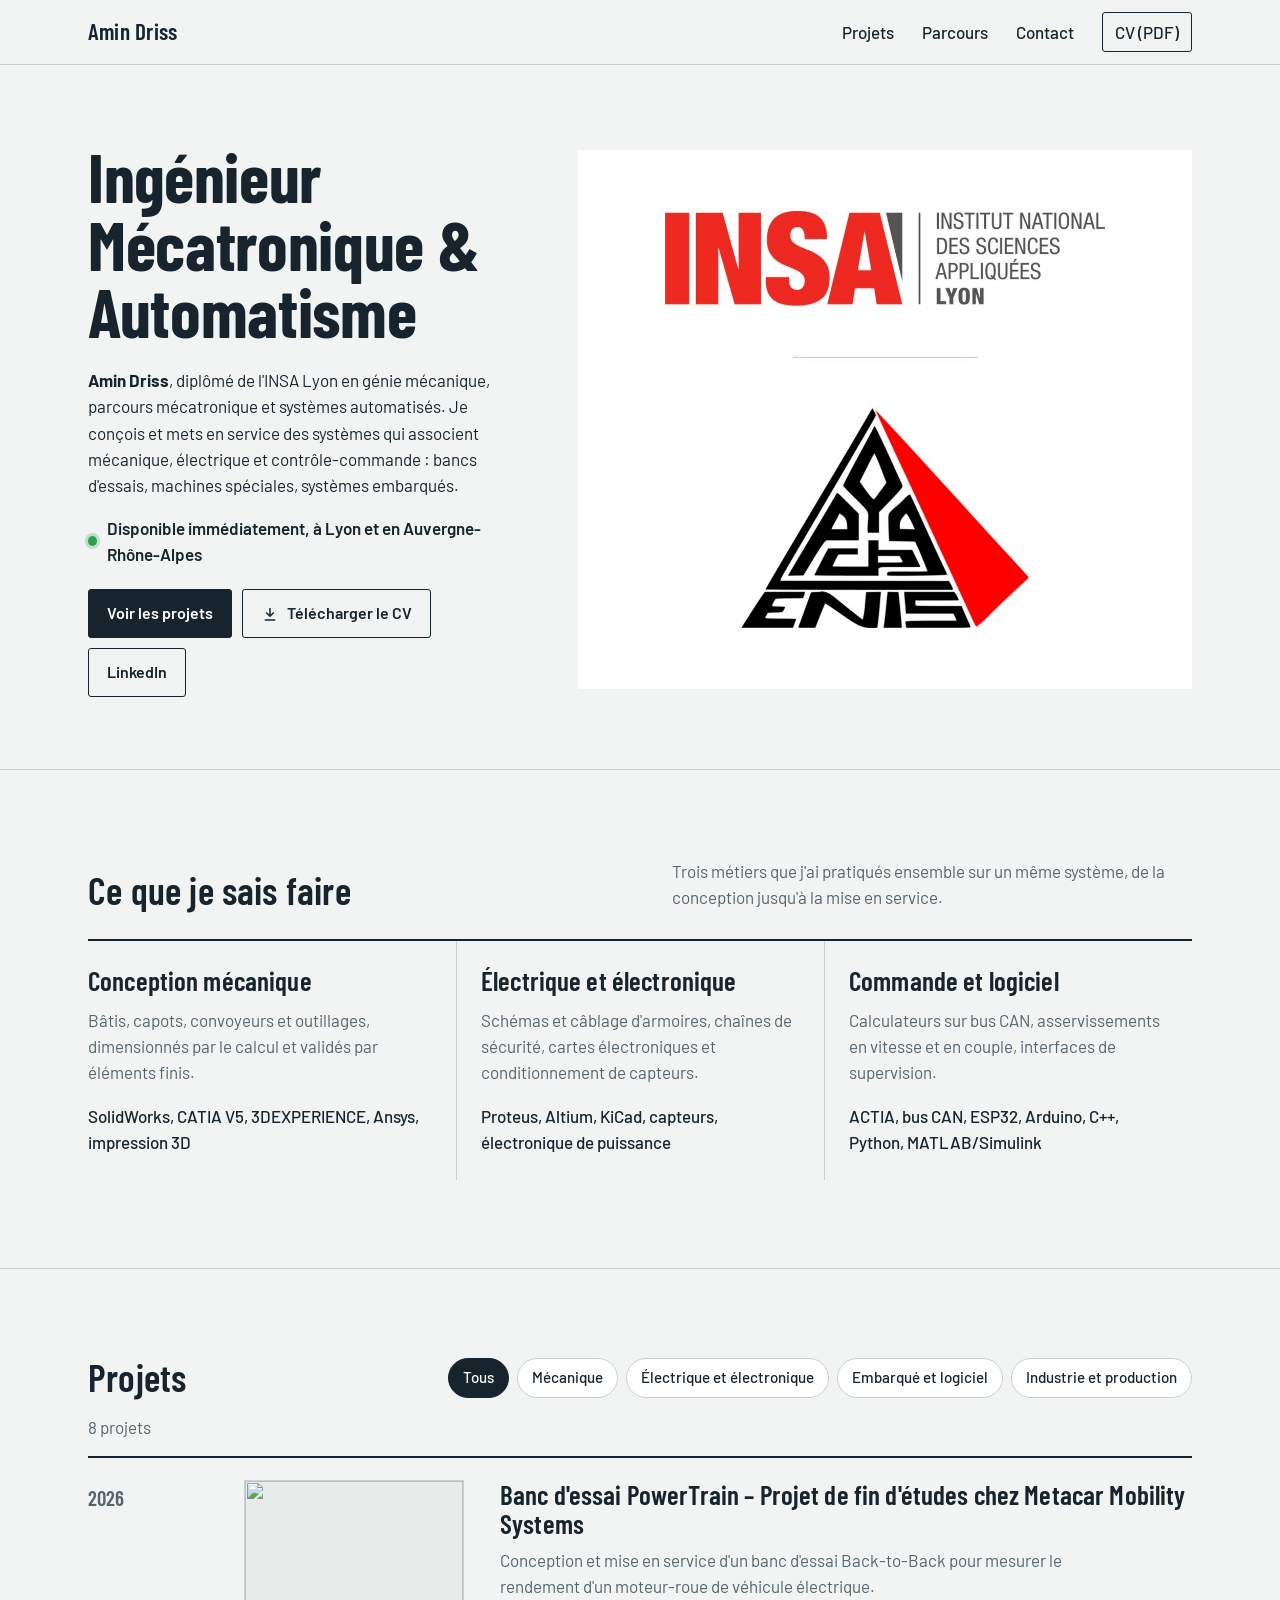
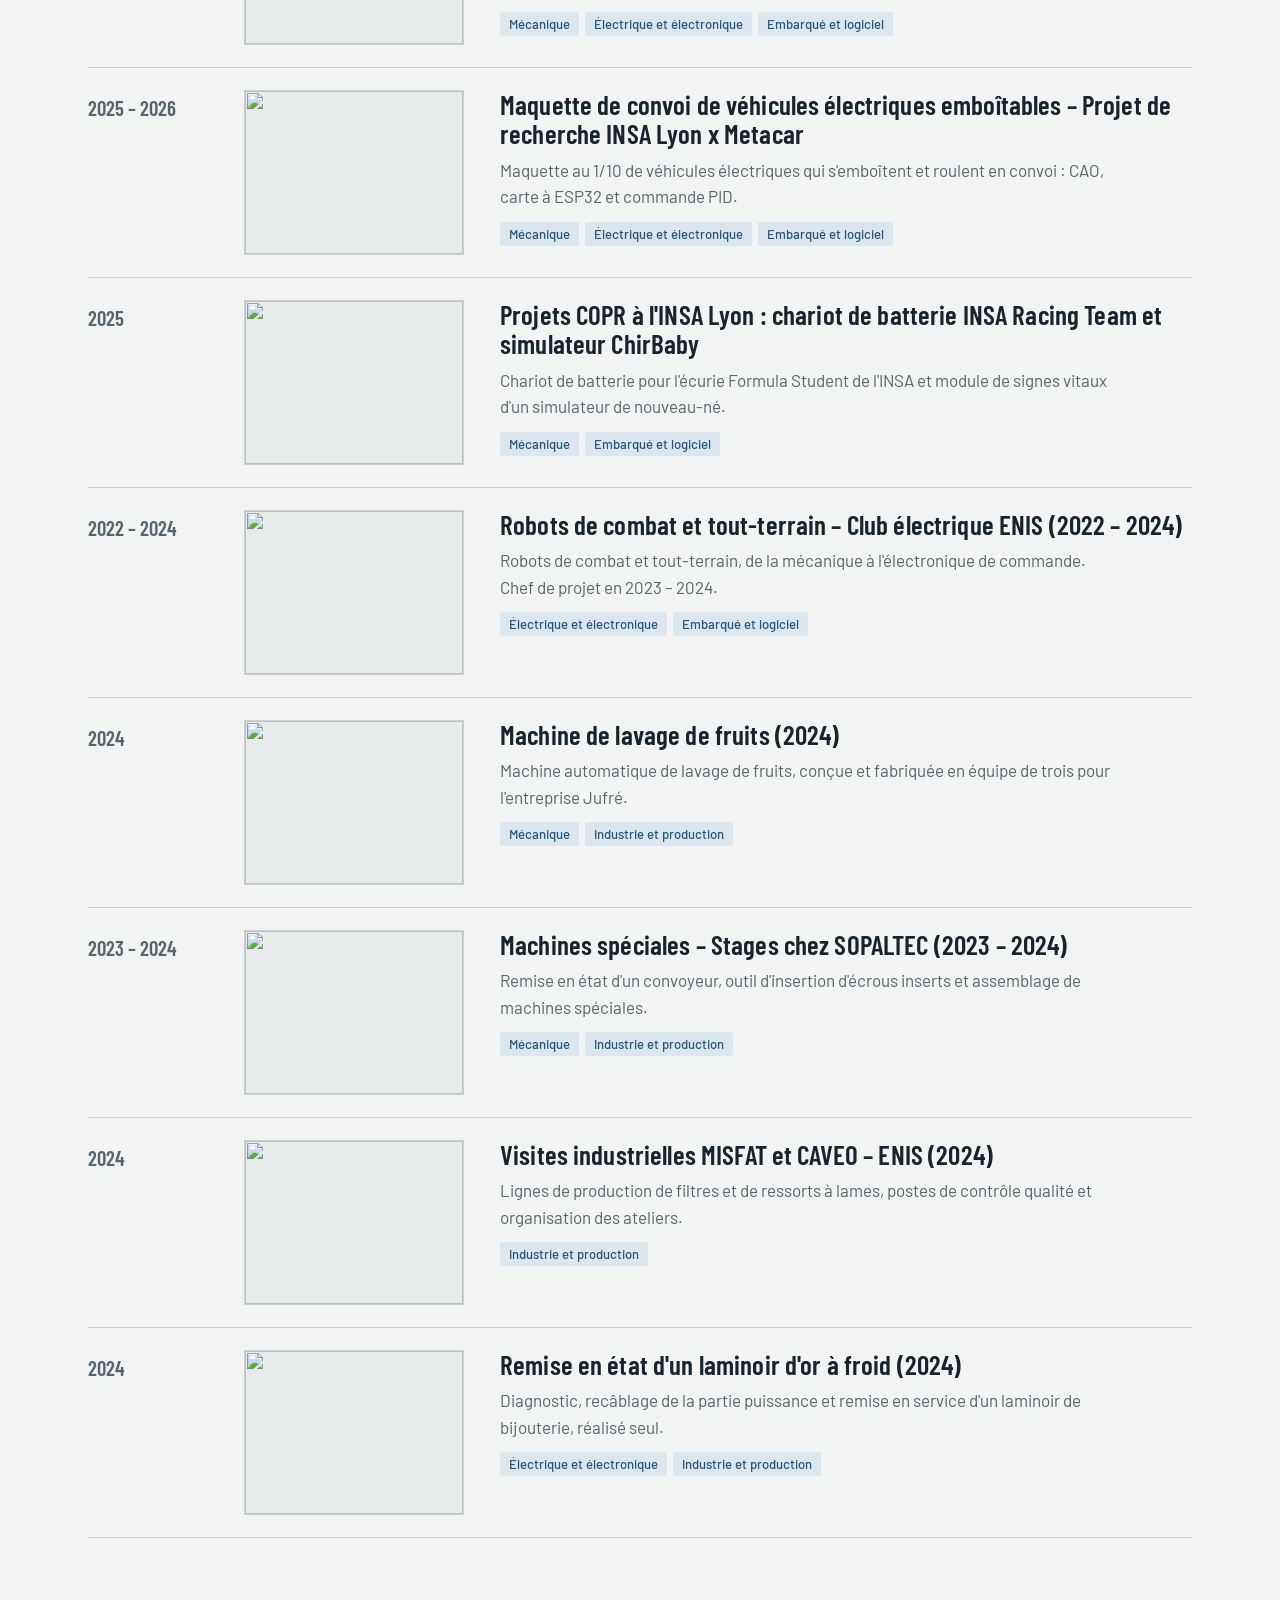
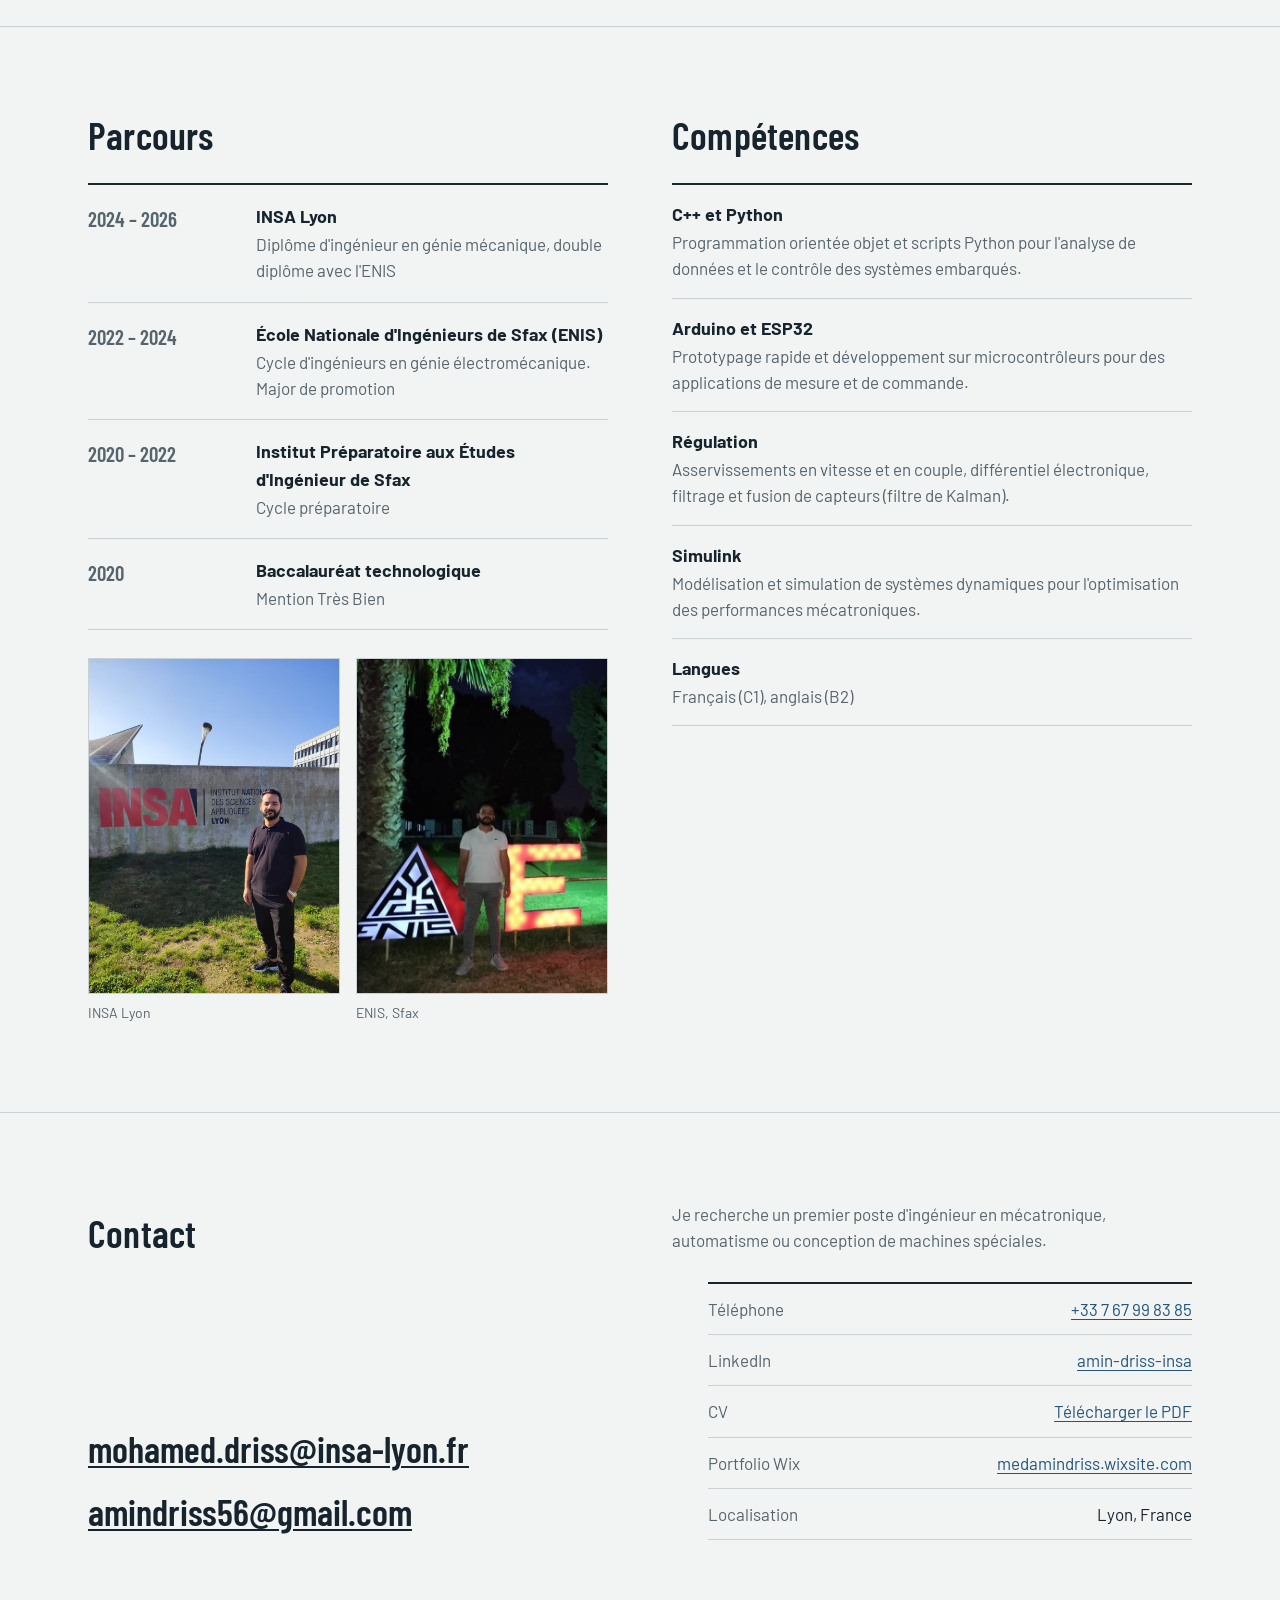
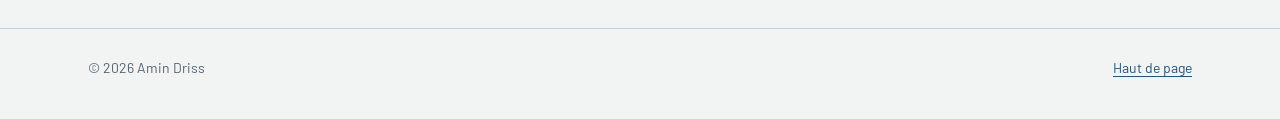
==== commit 8539d585: "Add files via upload" ====
--- a/index.html
+++ b/index.html
@@ -12,7 +12,7 @@
 <link rel="preconnect" href="https://fonts.googleapis.com">
 <link rel="preconnect" href="https://fonts.gstatic.com" crossorigin>
 <link rel="stylesheet" href="https://fonts.googleapis.com/css2?family=Barlow:wght@400;500;600;700&family=Barlow+Condensed:wght@500;600;700&display=swap">
-<link rel="stylesheet" href="assets/style.css?v=5">
+<link rel="stylesheet" href="assets/style.css?v=6">
 </head>
 <body>
 <a class="skip" href="#main">Aller au contenu</a>
@@ -107,6 +107,10 @@
           <li><span class="when">2020 – 2022</span><div><strong>Institut Préparatoire aux Études d'Ingénieur de Sfax</strong><span>Cycle préparatoire</span></div></li>
           <li><span class="when">2020</span><div><strong>Baccalauréat technologique</strong><span>Mention Très Bien</span></div></li>
         </ol>
+        <div class="campus">
+          <figure><img src="assets/parcours-insa.jpg" alt="Amin Driss devant le mur INSA Lyon sur le campus de Villeurbanne" width="900" height="1200" loading="lazy"><figcaption>INSA Lyon</figcaption></figure>
+          <figure><img src="assets/parcours-enis.jpg" alt="Amin Driss à côté du logo et des lettres lumineuses de l'ENIS" width="540" height="720" loading="lazy"><figcaption>ENIS, Sfax</figcaption></figure>
+        </div>
       </div>
       <div>
         <div class="section-head"><h2>Compétences</h2></div>
--- a/assets/style.css
+++ b/assets/style.css
@@ -262,3 +262,8 @@
 
 /* Pastille « disponible » en vert */
 .status::before { background: #2e9e4f; box-shadow: 0 0 0 3px rgba(46, 158, 79, 0.25); }
+
+.campus { display: grid; grid-template-columns: 1fr 1fr; gap: 16px; margin-top: 28px; }
+.campus figure { margin: 0; }
+.campus img { display: block; width: 100%; height: auto; aspect-ratio: 3 / 4; object-fit: cover; border: 1px solid var(--line); background: var(--paper-2); }
+.campus figcaption { font-size: var(--step--1); color: var(--steel); margin-top: 8px; }
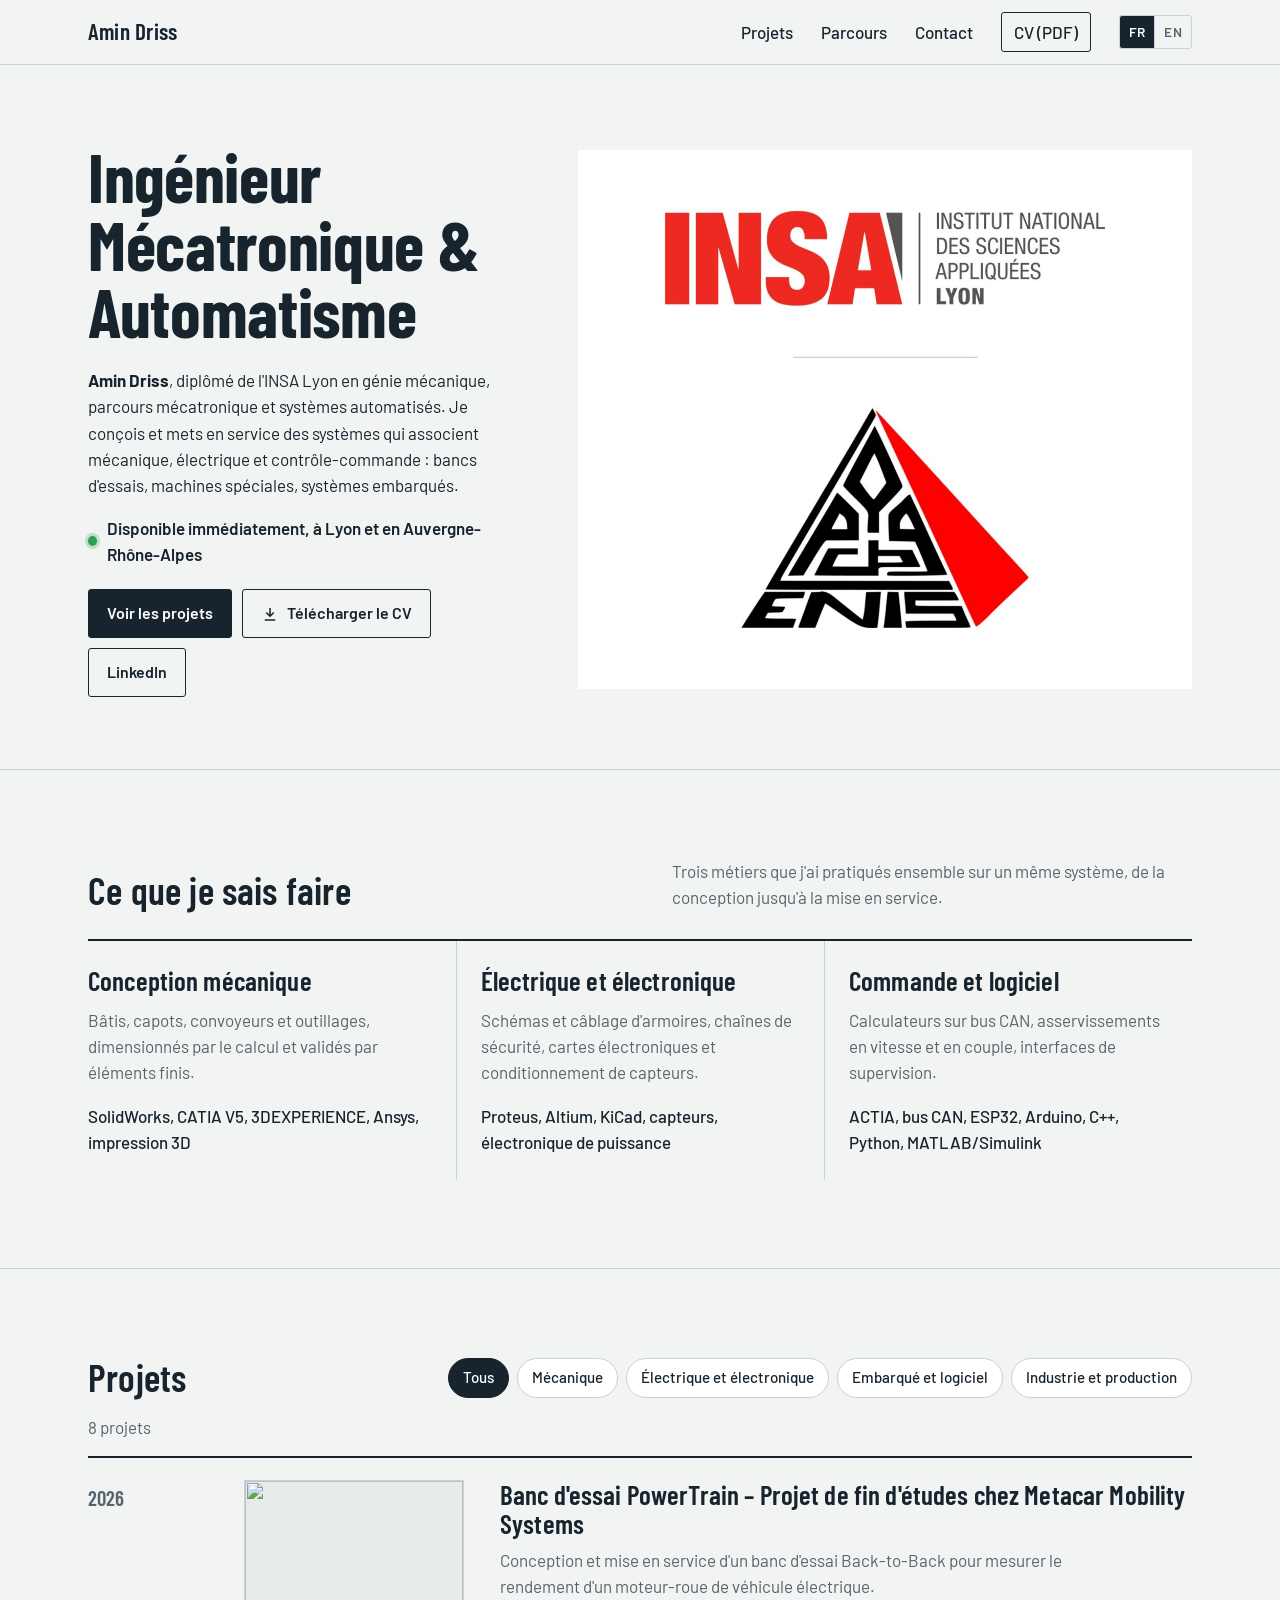
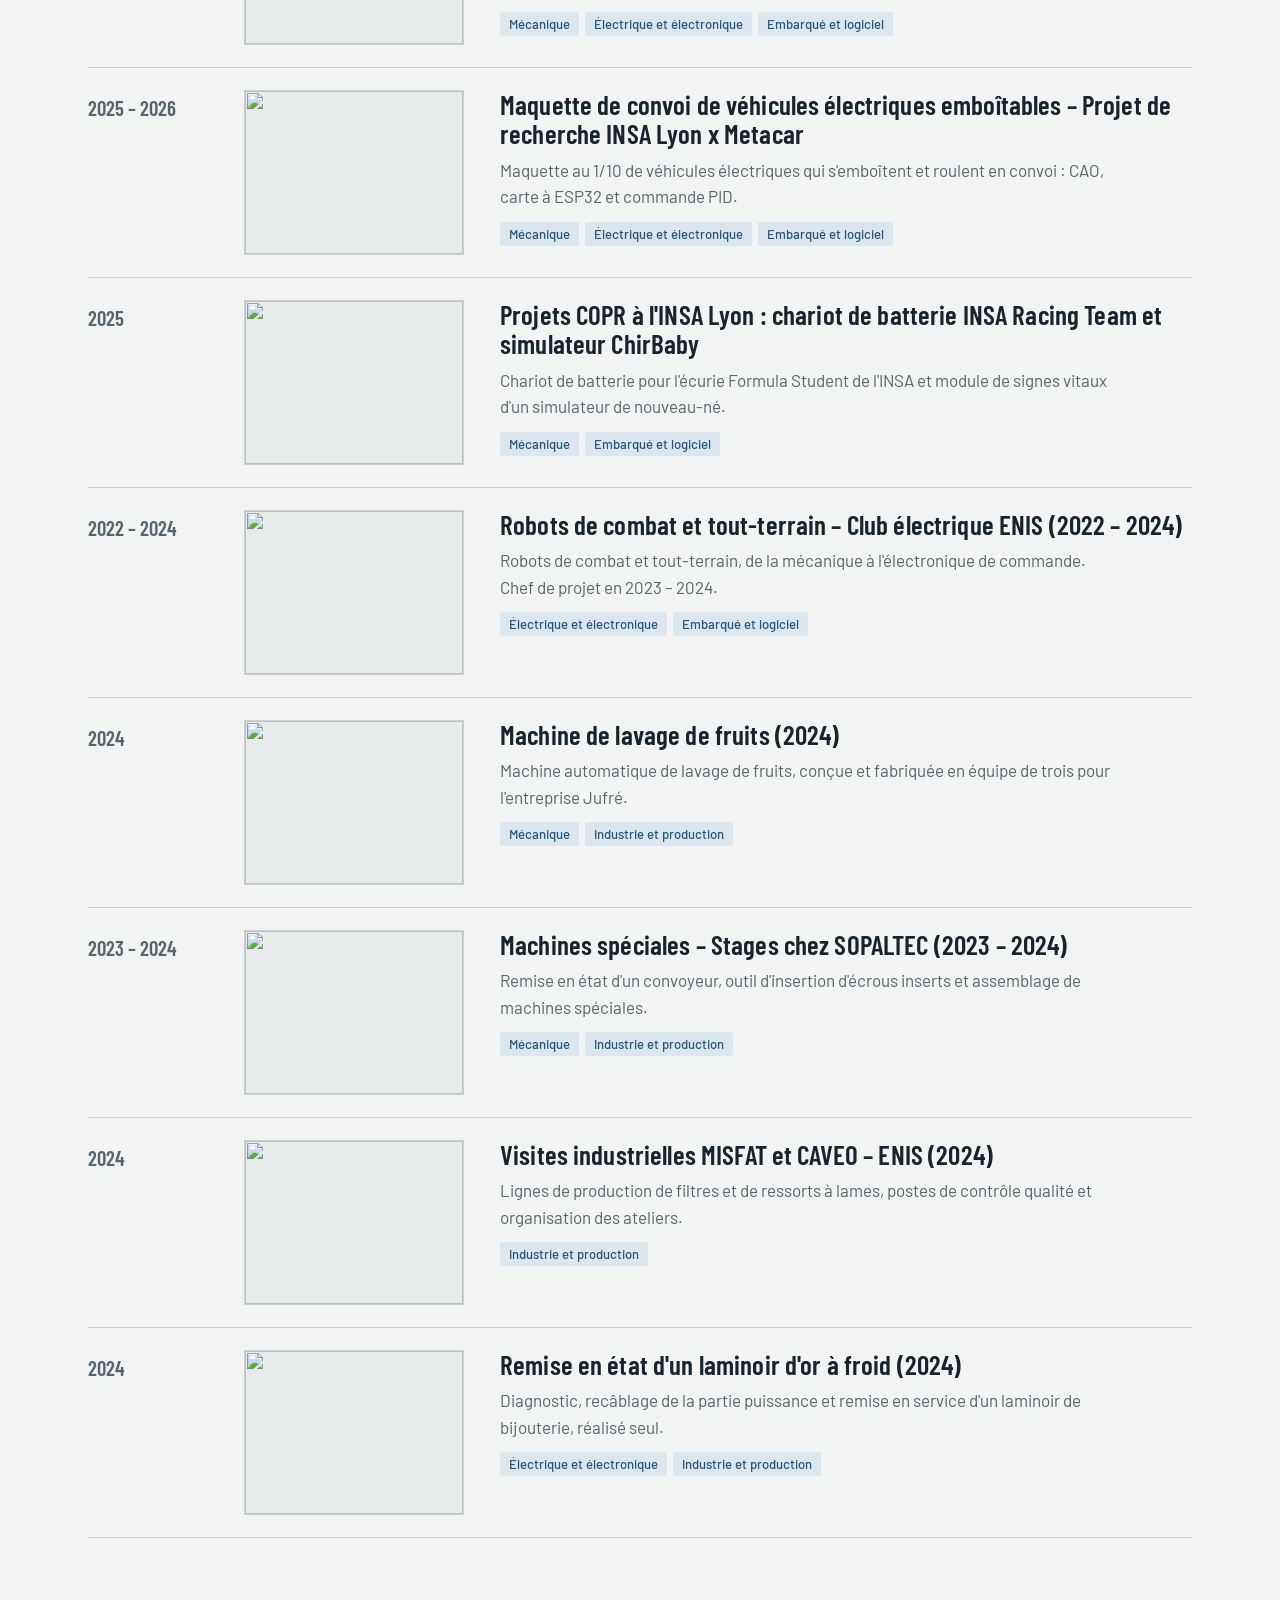
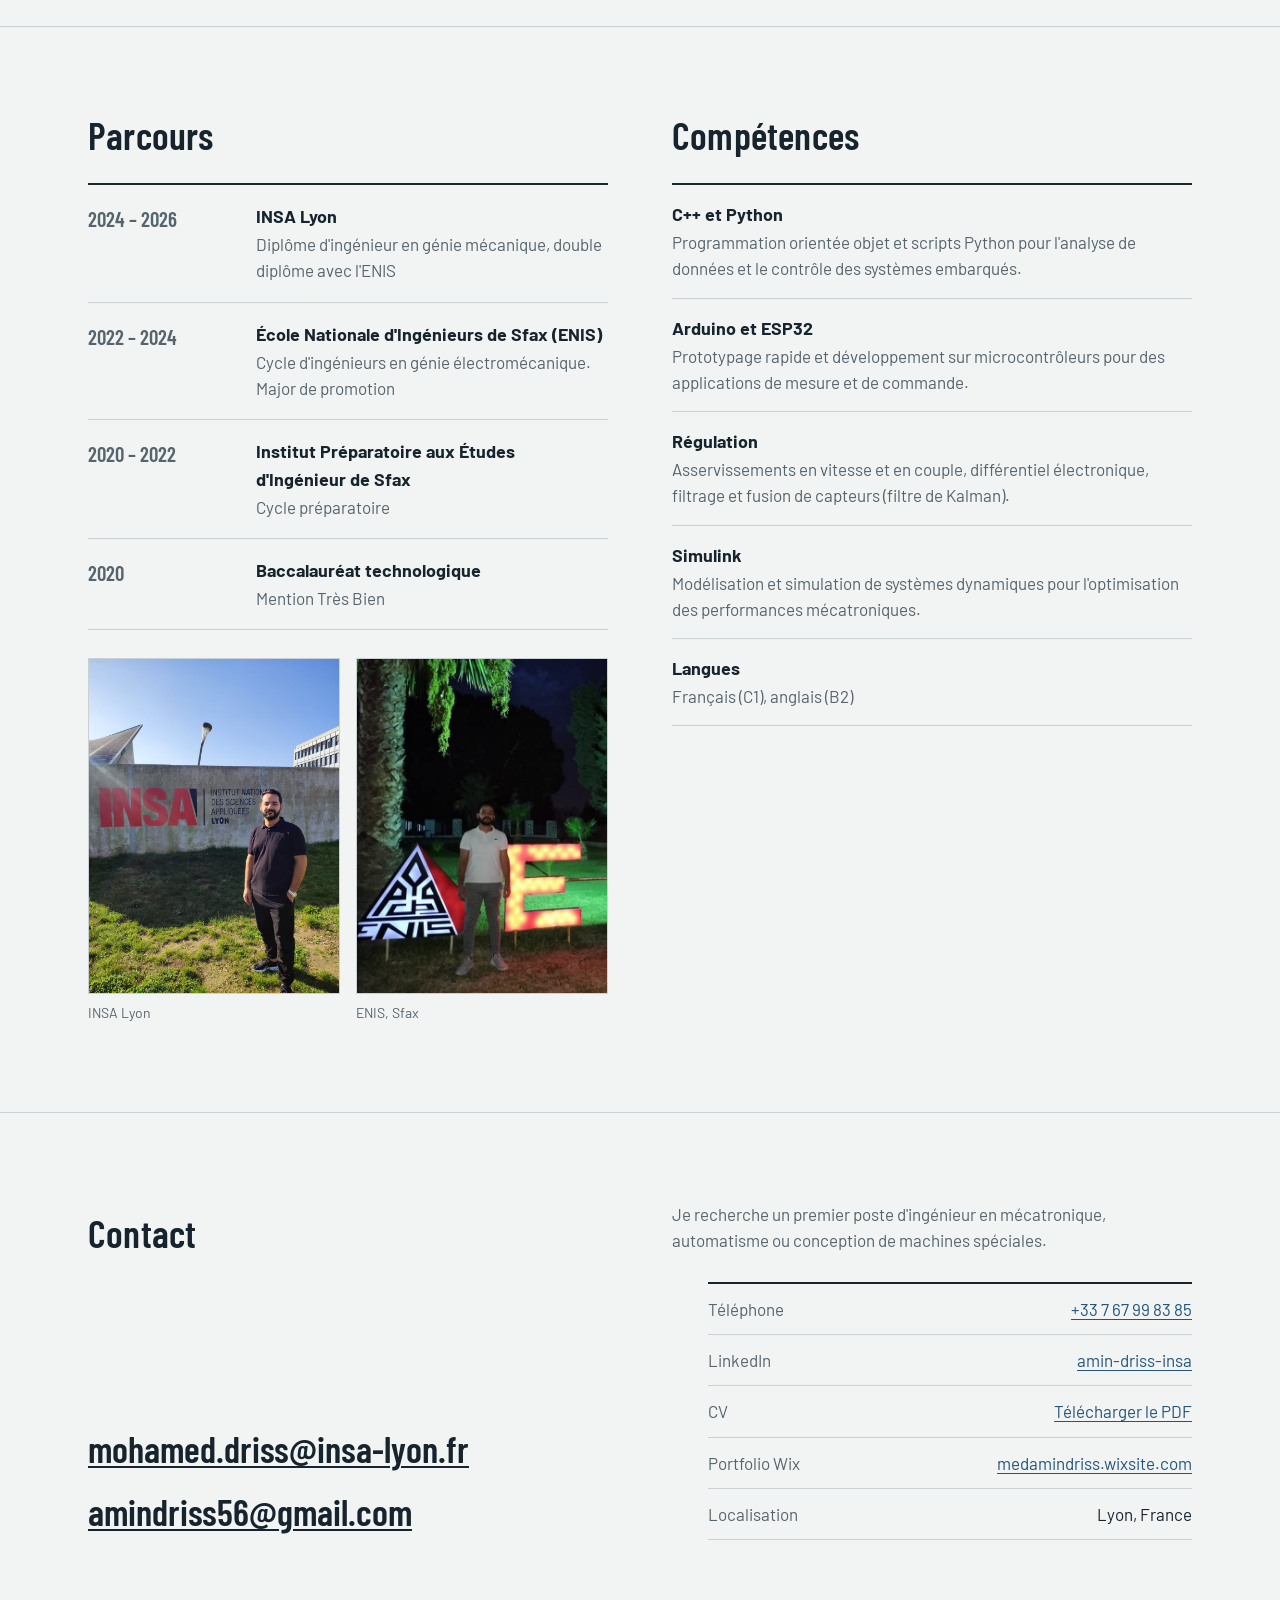
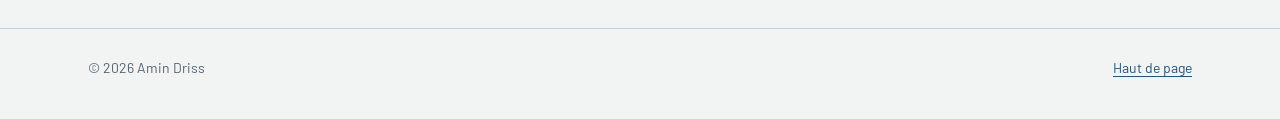
==== commit 2495dfd0: "Add files via upload" ====
--- a/index.html
+++ b/index.html
@@ -3,8 +3,8 @@
 <head>
 <meta charset="utf-8">
 <meta name="viewport" content="width=device-width, initial-scale=1">
-<title>Amin Driss | Ingénieur mécatronique et automatisme</title>
-<meta name="description" content="Portfolio d'Amin Driss, ingénieur diplômé de l'INSA Lyon : bancs d'essais, machines spéciales et systèmes embarqués. Disponible immédiatement à Lyon.">
+<title data-en="Amin Driss | Mechatronics and automation engineer">Amin Driss | Ingénieur mécatronique et automatisme</title>
+<meta name="description" data-en-content="Portfolio of Amin Driss, engineer graduated from INSA Lyon: test benches, special machines and embedded systems. Available now in Lyon." content="Portfolio d'Amin Driss, ingénieur diplômé de l'INSA Lyon : bancs d'essais, machines spéciales et systèmes embarqués. Disponible immédiatement à Lyon.">
 <meta property="og:title" content="Amin Driss | Ingénieur mécatronique et automatisme">
 <meta property="og:description" content="Bancs d'essais, machines spéciales, systèmes embarqués. Diplômé de l'INSA Lyon, disponible immédiatement.">
 <meta property="og:image" content="assets/banc-powertrain.jpg">
@@ -12,17 +12,18 @@
 <link rel="preconnect" href="https://fonts.googleapis.com">
 <link rel="preconnect" href="https://fonts.gstatic.com" crossorigin>
 <link rel="stylesheet" href="https://fonts.googleapis.com/css2?family=Barlow:wght@400;500;600;700&family=Barlow+Condensed:wght@500;600;700&display=swap">
-<link rel="stylesheet" href="assets/style.css?v=6">
+<link rel="stylesheet" href="assets/style.css?v=8">
+<script src="assets/i18n.js?v=1"></script>
 </head>
 <body>
-<a class="skip" href="#main">Aller au contenu</a>
+<a class="skip" href="#main" data-en="Skip to content">Aller au contenu</a>
 
 <header class="site-head">
   <div class="wrap">
     <a class="brand" href="index.html">Amin Driss</a>
-    <nav class="nav" aria-label="Navigation principale">
-      <a href="#projets" class="keep">Projets</a>
-      <a href="#parcours">Parcours</a>
+    <nav class="nav" aria-label="Navigation principale" data-en-aria-label="Main navigation">
+      <a href="#projets" class="keep" data-en="Projects">Projets</a>
+      <a href="#parcours" data-en="Background">Parcours</a>
       <a href="#contact">Contact</a>
       <a class="nav-cv" href="CV_Amin_Driss.pdf" download>CV (PDF)</a>
     </nav>
@@ -33,21 +34,21 @@
   <section class="hero">
     <div class="wrap">
       <div>
-        <h1>Ingénieur Mécatronique &amp; Automatisme</h1>
-        <p class="lede"><strong>Amin Driss</strong>, diplômé de l'INSA Lyon en génie mécanique, parcours mécatronique et systèmes automatisés. Je conçois et mets en service des systèmes qui associent mécanique, électrique et contrôle-commande : bancs d'essais, machines spéciales, systèmes embarqués.</p>
-        <p class="status">Disponible immédiatement, à Lyon et en Auvergne-Rhône-Alpes</p>
+        <h1 data-en="Mechatronics &amp; Automation Engineer">Ingénieur Mécatronique &amp; Automatisme</h1>
+        <p class="lede" data-en="&lt;strong&gt;Amin Driss&lt;/strong&gt;, engineering graduate of INSA Lyon in mechanical engineering, mechatronics and automated systems track. I design and commission systems that combine mechanics, electrical engineering and control: test benches, special machines, embedded systems."><strong>Amin Driss</strong>, diplômé de l'INSA Lyon en génie mécanique, parcours mécatronique et systèmes automatisés. Je conçois et mets en service des systèmes qui associent mécanique, électrique et contrôle-commande : bancs d'essais, machines spéciales, systèmes embarqués.</p>
+        <p class="status" data-en="Available now, in Lyon and the Auvergne-Rhône-Alpes region">Disponible immédiatement, à Lyon et en Auvergne-Rhône-Alpes</p>
         <div class="actions">
-          <a class="btn btn-solid" href="#projets">Voir les projets</a>
+          <a class="btn btn-solid" href="#projets" data-en="See the projects">Voir les projets</a>
           <a class="btn" href="CV_Amin_Driss.pdf" download>
             <svg viewBox="0 0 24 24" fill="none" stroke="currentColor" stroke-width="2" aria-hidden="true"><path d="M12 4v11M7 10l5 5 5-5M5 20h14"/></svg>
-            Télécharger le CV
+            <span data-en="Download my CV (French)">Télécharger le CV</span>
           </a>
           <a class="btn" href="https://www.linkedin.com/in/amin-driss-insa" rel="noopener">LinkedIn</a>
         </div>
       </div>
 
       <figure class="schools">
-        <img src="assets/logos-insa-enis.jpg" alt="Logos de l'INSA Lyon et de l'École Nationale d'Ingénieurs de Sfax (ENIS)" width="1200" height="1500">
+        <img src="assets/logos-insa-enis.jpg" alt="Logos de l'INSA Lyon et de l'École Nationale d'Ingénieurs de Sfax (ENIS)" data-en-alt="Logos of INSA Lyon and the National Engineering School of Sfax (ENIS)" width="1200" height="1500">
       </figure>
     </div>
   </section>
@@ -55,23 +56,23 @@
   <section class="section" aria-labelledby="domaines-titre">
     <div class="wrap">
       <div class="section-head">
-        <h2 id="domaines-titre">Ce que je sais faire</h2>
-        <p>Trois métiers que j'ai pratiqués ensemble sur un même système, de la conception jusqu'à la mise en service.</p>
+        <h2 id="domaines-titre" data-en="What I do">Ce que je sais faire</h2>
+        <p data-en="Three fields I have practised together on the same system, from design to commissioning.">Trois métiers que j'ai pratiqués ensemble sur un même système, de la conception jusqu'à la mise en service.</p>
       </div>
       <div class="domains">
         <div class="domain">
-          <h3>Conception mécanique</h3>
-          <p>Bâtis, capots, convoyeurs et outillages, dimensionnés par le calcul et validés par éléments finis.</p>
-          <p class="tools">SolidWorks, CATIA V5, 3DEXPERIENCE, Ansys, impression 3D</p>
+          <h3 data-en="Mechanical design">Conception mécanique</h3>
+          <p data-en="Frames, covers, conveyors and tooling, sized by calculation and validated by finite element analysis.">Bâtis, capots, convoyeurs et outillages, dimensionnés par le calcul et validés par éléments finis.</p>
+          <p class="tools" data-en="SolidWorks, CATIA V5, 3DEXPERIENCE, Ansys, 3D printing">SolidWorks, CATIA V5, 3DEXPERIENCE, Ansys, impression 3D</p>
         </div>
         <div class="domain">
-          <h3>Électrique et électronique</h3>
-          <p>Schémas et câblage d'armoires, chaînes de sécurité, cartes électroniques et conditionnement de capteurs.</p>
-          <p class="tools">Proteus, Altium, KiCad, capteurs, électronique de puissance</p>
+          <h3 data-en="Electrical and electronics">Électrique et électronique</h3>
+          <p data-en="Cabinet schematics and wiring, safety chains, electronic boards and sensor conditioning.">Schémas et câblage d'armoires, chaînes de sécurité, cartes électroniques et conditionnement de capteurs.</p>
+          <p class="tools" data-en="Proteus, Altium, KiCad, sensors, power electronics">Proteus, Altium, KiCad, capteurs, électronique de puissance</p>
         </div>
         <div class="domain">
-          <h3>Commande et logiciel</h3>
-          <p>Calculateurs sur bus CAN, asservissements en vitesse et en couple, interfaces de supervision.</p>
+          <h3 data-en="Control and software">Commande et logiciel</h3>
+          <p data-en="CAN bus controllers, speed and torque control loops, supervision interfaces.">Calculateurs sur bus CAN, asservissements en vitesse et en couple, interfaces de supervision.</p>
           <p class="tools">ACTIA, bus CAN, ESP32, Arduino, C++, Python, MATLAB/Simulink</p>
         </div>
       </div>
@@ -81,18 +82,18 @@
   <section class="section" id="projets" aria-labelledby="projets-titre">
     <div class="wrap">
       <div class="section-head">
-        <h2 id="projets-titre">Projets</h2>
-        <div class="filters" role="group" aria-label="Filtrer les projets par domaine">
-          <button type="button" data-filter="all" aria-pressed="true">Tous</button>
-          <button type="button" data-filter="meca" aria-pressed="false">Mécanique</button>
-          <button type="button" data-filter="elec" aria-pressed="false">Électrique et électronique</button>
-          <button type="button" data-filter="embarque" aria-pressed="false">Embarqué et logiciel</button>
-          <button type="button" data-filter="industrie" aria-pressed="false">Industrie et production</button>
+        <h2 id="projets-titre" data-en="Projects">Projets</h2>
+        <div class="filters" role="group" aria-label="Filtrer les projets par domaine" data-en-aria-label="Filter projects by field">
+          <button type="button" data-filter="all" aria-pressed="true" data-en="All">Tous</button>
+          <button type="button" data-filter="meca" aria-pressed="false" data-en="Mechanical">Mécanique</button>
+          <button type="button" data-filter="elec" aria-pressed="false" data-en="Electrical and electronics">Électrique et électronique</button>
+          <button type="button" data-filter="embarque" aria-pressed="false" data-en="Embedded and software">Embarqué et logiciel</button>
+          <button type="button" data-filter="industrie" aria-pressed="false" data-en="Industry and production">Industrie et production</button>
         </div>
       </div>
-      <p id="filter-count" class="visually-quiet" aria-live="polite" style="color:var(--steel);margin:-12px 0 16px">8 projets</p>
+      <p id="filter-count" class="visually-quiet" aria-live="polite" style="color:var(--steel);margin:-12px 0 16px" data-en="8 projects">8 projets</p>
       <ul class="projects" id="project-list">
-        <li class="loading">Chargement des projets…</li>
+        <li class="loading" data-en="Loading projects…">Chargement des projets…</li>
       </ul>
     </div>
   </section>
@@ -100,26 +101,26 @@
   <section class="section" id="parcours" aria-labelledby="parcours-titre">
     <div class="wrap two-col">
       <div>
-        <div class="section-head"><h2 id="parcours-titre">Parcours</h2></div>
+        <div class="section-head"><h2 id="parcours-titre" data-en="Background">Parcours</h2></div>
         <ol class="timeline">
-          <li><span class="when">2024 – 2026</span><div><strong>INSA Lyon</strong><span>Diplôme d'ingénieur en génie mécanique, double diplôme avec l'ENIS</span></div></li>
-          <li><span class="when">2022 – 2024</span><div><strong>École Nationale d'Ingénieurs de Sfax (ENIS)</strong><span>Cycle d'ingénieurs en génie électromécanique. Major de promotion</span></div></li>
-          <li><span class="when">2020 – 2022</span><div><strong>Institut Préparatoire aux Études d'Ingénieur de Sfax</strong><span>Cycle préparatoire</span></div></li>
-          <li><span class="when">2020</span><div><strong>Baccalauréat technologique</strong><span>Mention Très Bien</span></div></li>
+          <li><span class="when">2024 – 2026</span><div><strong>INSA Lyon</strong><span data-en="Engineering degree in mechanical engineering, double degree with ENIS">Diplôme d'ingénieur en génie mécanique, double diplôme avec l'ENIS</span></div></li>
+          <li><span class="when">2022 – 2024</span><div><strong data-en="National Engineering School of Sfax (ENIS)">École Nationale d'Ingénieurs de Sfax (ENIS)</strong><span data-en="Engineering programme in electromechanical engineering. Top of the class">Cycle d'ingénieurs en génie électromécanique. Major de promotion</span></div></li>
+          <li><span class="when">2020 – 2022</span><div><strong data-en="Preparatory Institute for Engineering Studies of Sfax">Institut Préparatoire aux Études d'Ingénieur de Sfax</strong><span data-en="Preparatory classes">Cycle préparatoire</span></div></li>
+          <li><span class="when">2020</span><div><strong data-en="Technological baccalaureate">Baccalauréat technologique</strong><span data-en="With highest honours">Mention Très Bien</span></div></li>
         </ol>
         <div class="campus">
-          <figure><img src="assets/parcours-insa.jpg" alt="Amin Driss devant le mur INSA Lyon sur le campus de Villeurbanne" width="900" height="1200" loading="lazy"><figcaption>INSA Lyon</figcaption></figure>
-          <figure><img src="assets/parcours-enis.jpg" alt="Amin Driss à côté du logo et des lettres lumineuses de l'ENIS" width="540" height="720" loading="lazy"><figcaption>ENIS, Sfax</figcaption></figure>
+          <figure><img src="assets/parcours-insa.jpg" alt="Amin Driss devant le mur INSA Lyon sur le campus de Villeurbanne" data-en-alt="Amin Driss in front of the INSA Lyon wall on the Villeurbanne campus" width="900" height="1200" loading="lazy"><figcaption>INSA Lyon</figcaption></figure>
+          <figure><img src="assets/parcours-enis.jpg" alt="Amin Driss à côté du logo et des lettres lumineuses de l'ENIS" data-en-alt="Amin Driss next to the ENIS logo and light-up letters" width="540" height="720" loading="lazy"><figcaption>ENIS, Sfax</figcaption></figure>
         </div>
       </div>
       <div>
-        <div class="section-head"><h2>Compétences</h2></div>
+        <div class="section-head"><h2 data-en="Skills">Compétences</h2></div>
         <ul class="skills">
-          <li><strong>C++ et Python</strong><span>Programmation orientée objet et scripts Python pour l'analyse de données et le contrôle des systèmes embarqués.</span></li>
-          <li><strong>Arduino et ESP32</strong><span>Prototypage rapide et développement sur microcontrôleurs pour des applications de mesure et de commande.</span></li>
-          <li><strong>Régulation</strong><span>Asservissements en vitesse et en couple, différentiel électronique, filtrage et fusion de capteurs (filtre de Kalman).</span></li>
-          <li><strong>Simulink</strong><span>Modélisation et simulation de systèmes dynamiques pour l'optimisation des performances mécatroniques.</span></li>
-          <li><strong>Langues</strong><span>Français (C1), anglais (B2)</span></li>
+          <li><strong data-en="C++ and Python">C++ et Python</strong><span data-en="Object-oriented programming and Python scripts for data analysis and control of embedded systems.">Programmation orientée objet et scripts Python pour l'analyse de données et le contrôle des systèmes embarqués.</span></li>
+          <li><strong data-en="Arduino and ESP32">Arduino et ESP32</strong><span data-en="Rapid prototyping and microcontroller development for measurement and control applications.">Prototypage rapide et développement sur microcontrôleurs pour des applications de mesure et de commande.</span></li>
+          <li><strong data-en="Control engineering">Régulation</strong><span data-en="Speed and torque control loops, electronic differential, filtering and sensor fusion (Kalman filter).">Asservissements en vitesse et en couple, différentiel électronique, filtrage et fusion de capteurs (filtre de Kalman).</span></li>
+          <li><strong>Simulink</strong><span data-en="Modelling and simulation of dynamic systems to optimise mechatronic performance.">Modélisation et simulation de systèmes dynamiques pour l'optimisation des performances mécatroniques.</span></li>
+          <li><strong data-en="Languages">Langues</strong><span data-en="French (C1), English (B2)">Français (C1), anglais (B2)</span></li>
         </ul>
       </div>
     </div>
@@ -129,7 +130,7 @@
     <div class="wrap">
       <div class="section-head">
         <h2 id="contact-titre">Contact</h2>
-        <p>Je recherche un premier poste d'ingénieur en mécatronique, automatisme ou conception de machines spéciales.</p>
+        <p data-en="I am looking for a first engineering job in mechatronics, automation or special machine design.">Je recherche un premier poste d'ingénieur en mécatronique, automatisme ou conception de machines spéciales.</p>
       </div>
       <div class="contact-block">
         <div class="mails">
@@ -137,11 +138,11 @@
           <a class="mail" href="mailto:amindriss56@gmail.com">amindriss56@gmail.com</a>
         </div>
         <ul class="contact-list">
-          <li><span>Téléphone</span><a href="tel:+33767998385">+33 7 67 99 83 85</a></li>
+          <li><span data-en="Phone">Téléphone</span><a href="tel:+33767998385">+33 7 67 99 83 85</a></li>
           <li><span>LinkedIn</span><a href="https://www.linkedin.com/in/amin-driss-insa" rel="noopener">amin-driss-insa</a></li>
-          <li><span>CV</span><a href="CV_Amin_Driss.pdf" download>Télécharger le PDF</a></li>
-          <li><span>Portfolio Wix</span><a href="https://medamindriss.wixsite.com/amin-driss-insa-lyon" rel="noopener">medamindriss.wixsite.com</a></li>
-          <li><span>Localisation</span><span>Lyon, France</span></li>
+          <li><span>CV</span><a href="CV_Amin_Driss.pdf" download data-en="Download the PDF (French)">Télécharger le PDF</a></li>
+          <li><span data-en="Wix portfolio (French)">Portfolio Wix</span><a href="https://medamindriss.wixsite.com/amin-driss-insa-lyon" rel="noopener">medamindriss.wixsite.com</a></li>
+          <li><span data-en="Location">Localisation</span><span>Lyon, France</span></li>
         </ul>
       </div>
     </div>
@@ -149,9 +150,9 @@
 </main>
 
 <footer class="site-foot">
-  <div class="wrap"><span>© 2026 Amin Driss</span><a href="#main">Haut de page</a></div>
+  <div class="wrap"><span>© 2026 Amin Driss</span><a href="#main" data-en="Back to top">Haut de page</a></div>
 </footer>
 
-<script src="assets/site.js?v=4"></script>
+<script src="assets/site.js?v=8"></script>
 </body>
 </html>
--- a/assets/style.css
+++ b/assets/style.css
@@ -267,3 +267,23 @@
 .campus figure { margin: 0; }
 .campus img { display: block; width: 100%; height: auto; aspect-ratio: 3 / 4; object-fit: cover; border: 1px solid var(--line); background: var(--paper-2); }
 .campus figcaption { font-size: var(--step--1); color: var(--steel); margin-top: 8px; }
+
+.cartouche .tutor dd strong { display: block; }
+.cartouche .tutor dd span { display: block; color: var(--steel); font-size: 0.95rem; }
+.cartouche .tutor .t-links { display: flex; flex-wrap: wrap; gap: 4px 14px; margin-top: 4px; }
+.cartouche .tutor .t-links a { color: var(--blue, #24557a); text-decoration: underline; text-underline-offset: 2px; }
+
+/* Choix de la langue */
+.lang { display: inline-flex; border: 1.5px solid var(--line); border-radius: 3px; overflow: hidden; }
+.lang button { font: inherit; font-size: 0.85rem; font-weight: 600; letter-spacing: 0.02em; padding: 5px 9px; border: 0; background: transparent; color: var(--steel); cursor: pointer; }
+.lang button + button { border-left: 1.5px solid var(--line); }
+.lang button[aria-pressed="true"] { background: var(--ink); color: var(--white); }
+.lang button:hover:not([aria-pressed="true"]) { color: var(--ink); background: var(--paper-2); }
+.lang button:focus-visible { outline: 2px solid var(--blue); outline-offset: -2px; }
+.brand { white-space: nowrap; }
+@media (max-width: 440px) {
+  .site-head .wrap { gap: 10px; }
+  .nav { gap: 10px; }
+  .nav .nav-cv { padding: 5px 8px; }
+  .lang button { padding: 4px 7px; }
+}
